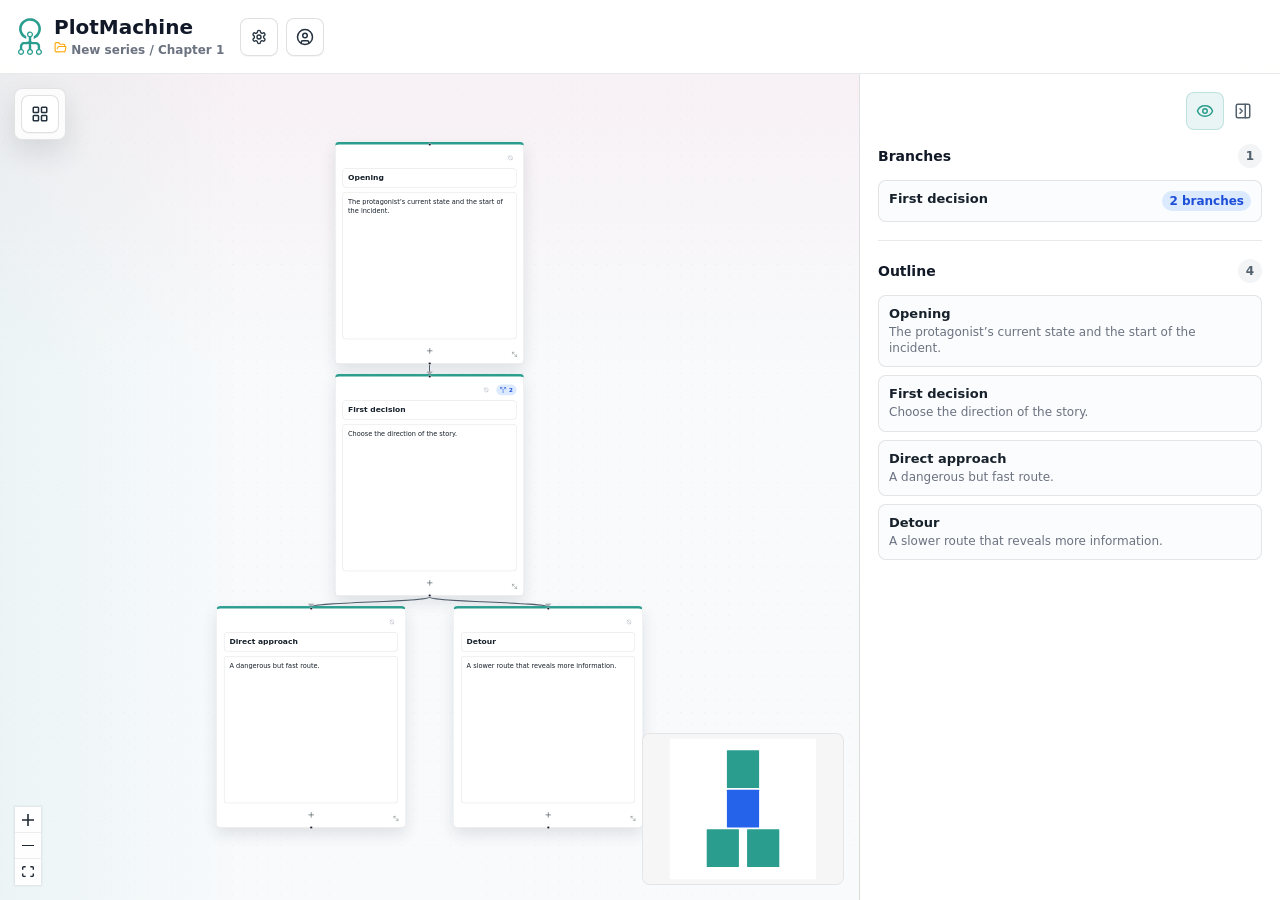
==== index.html @ 9ce2ea8c "Publish dist" ====
<!doctype html>
<html lang="ko">

<head>
  <meta charset="UTF-8" />
  <meta name="viewport" content="width=device-width, initial-scale=1.0" />
  <link rel="icon" type="image/svg+xml" href="/favicon.svg" />
  <!-- <script>(function(s){s.dataset.zone='11239242',s.src='https://n6wxm.com/vignette.min.js'})([document.documentElement, document.body].filter(Boolean).pop().appendChild(document.createElement('script')))</script> -->
  <!-- <script>(function(s){s.dataset.zone='11239977',s.src='https://al5sm.com/tag.min.js'})([document.documentElement, document.body].filter(Boolean).pop().appendChild(document.createElement('script')))</script> -->
  <script src='//img.mobon.net/js/common/HawkEyesMaker.js'></script>
  <script>
    new HawkEyes({ "type": "banner", "responsive": "Y", "platform": "W", "scriptCode": "995229", "frameCode": "74", "width": "300", "height": "250", "settings": { "cntad": "1", "cntsr": "1" } });
  </script>
  <title>PlotMachine</title>
  <script type="module" crossorigin src="/assets/index-D8ky0oFu.js"></script>
  <link rel="stylesheet" crossorigin href="/assets/index-Nr6OLrUH.css">
</head>

<body>
  <div id="root"></div>
</body>

</html>
---- assets/index-Nr6OLrUH.css ----
:root{color:#1f2933;--lightningcss-light:initial;--lightningcss-dark: ;color-scheme:light;font-synthesis:none;text-rendering:optimizelegibility;-webkit-font-smoothing:antialiased;-moz-osx-font-smoothing:grayscale;background:#f6f3ee;font-family:Inter,ui-sans-serif,system-ui,-apple-system,BlinkMacSystemFont,Segoe UI,sans-serif}:root[data-theme=dark]{color:#dce3ea;--lightningcss-light: ;--lightningcss-dark:initial;color-scheme:dark;background:#101417}*{box-sizing:border-box}html,body,#root{min-width:320px;min-height:100%;margin:0}:root[data-theme=dark] body{background:#101417}button,input,select,textarea{font:inherit}button{border:0}.app-shell{background:linear-gradient(#ffffffbd,#f6f3eeeb),#f6f3ee;grid-template-rows:auto minmax(0,1fr) auto;grid-template-columns:minmax(0,1fr) 420px;min-height:100vh;transition:grid-template-columns .18s;display:grid}.app-shell.is-right-panel-collapsed{grid-template-columns:minmax(0,1fr) 52px}.workspace{border-right:1px solid #1f29331f;grid-template-rows:minmax(0,1fr);min-width:0;min-height:0;display:grid}.topbar{-webkit-backdrop-filter:blur(14px);backdrop-filter:blur(14px);background:#ffffffdb;border-bottom:1px solid #1f29331a;grid-column:1/-1;grid-template-columns:minmax(0,1fr) minmax(180px,min(44vw,520px)) minmax(0,1fr);align-items:center;gap:16px;min-height:74px;padding:14px 18px;display:grid}.topbar-left{align-items:center;gap:16px;min-width:0;display:flex}.topbar-context{color:#263238;justify-content:center;align-items:center;gap:8px;min-width:0;padding:0 12px;font-size:13px;font-weight:850;line-height:1.2;display:flex}.topbar-context>span:not(.topbar-context-separator){text-overflow:ellipsis;white-space:nowrap;min-width:0;overflow:hidden}.topbar-context-separator{color:#9aa3ad;flex:none;font-weight:700}.topbar-right{justify-content:flex-end;align-items:center;min-width:0;display:flex}.brand{align-items:center;gap:12px;min-width:190px;display:flex}.brand>svg{color:#2a9d8f;flex:none}.brand h1{color:#111827;margin:0;font-size:20px;font-weight:800;line-height:1.1}.brand p{color:#6b7280;margin:3px 0 0;font-size:12px;font-weight:600}.topbar-actions,.file-actions{flex-wrap:wrap;justify-content:flex-end;align-items:center;gap:8px;display:flex}.manager-block{gap:8px;display:grid}.manager-actions{justify-content:flex-end;align-items:center;gap:8px;display:flex}.manager-select,.manager-input{color:#17212b;background:#fff;border:1px solid #1f293324;border-radius:8px;outline:none;width:100%;min-width:0;min-height:38px;transition:border-color .15s,box-shadow .15s}.manager-select{padding:0 36px 0 10px}.manager-input{padding:0 10px;font-size:13px;font-weight:750}.manager-select:focus,.manager-input:focus{border-color:#2a9d8fa6;box-shadow:0 0 0 3px #2a9d8f24}.tool-button,.icon-button{color:#24313f;cursor:pointer;background:#fff;border:1px solid #1f293324;border-radius:8px;justify-content:center;align-items:center;gap:7px;min-height:38px;transition:transform .15s,border-color .15s,box-shadow .15s,background .15s;display:inline-flex;box-shadow:0 1px #1f29330a}.tool-button{padding:0 12px;font-size:13px;font-weight:750}.icon-button{width:38px;padding:0}.tool-button:hover,.icon-button:hover:not(:disabled){border-color:#2a9d8f73;transform:translateY(-1px);box-shadow:0 8px 18px #1f29331a}.tool-button.primary,.icon-button.primary{color:#fff;background:#263238;border-color:#263238}.tool-button.danger{color:#fff;background:#be123c;border-color:#be123c}.icon-button:disabled{color:#a8b0b9;cursor:not-allowed;background:#f3f4f6}.graph-frame{background:linear-gradient(90deg,#2a9d8f0f,#0000 28%),linear-gradient(#ef476f0d,#0000 36%),#f8fafc;min-height:0;position:relative}.canvas-floating-actions{z-index:8;opacity:0;pointer-events:none;-webkit-backdrop-filter:blur(12px);backdrop-filter:blur(12px);background:#ffffffd1;border:1px solid #1f29331f;border-radius:8px;align-items:center;gap:8px;padding:6px;transition:opacity .15s,transform .15s;display:flex;position:absolute;top:14px;right:14px;transform:translateY(-4px);box-shadow:0 12px 28px #1f29331f}.graph-frame:hover .canvas-floating-actions,.graph-frame:focus-within .canvas-floating-actions,.canvas-layout-actions{opacity:1;pointer-events:auto;transform:translateY(0)}.canvas-layout-actions{left:14px;right:auto}.react-flow{--xy-edge-stroke:#53616f;--xy-edge-stroke-selected:#ef476f;--xy-connectionline-stroke:#2a9d8f;--xy-controls-button-background-color-default:#fff;--xy-controls-button-color-default:#263238;--xy-controls-button-border-color-default:#1f29331f;--xy-minimap-background-color-default:#ffffffdb}.scenario-node{background:#fffffff7;border:1px solid #1f293329;border-top:5px solid #2a9d8f;border-radius:8px;flex-direction:column;width:250px;min-height:176px;padding:14px 14px 48px;transition:border-color .15s,box-shadow .15s,transform .15s;display:flex;position:relative;box-shadow:0 12px 30px #1f29331f}.scenario-node.is-selected{border-color:#26323880;box-shadow:0 16px 36px #1f293333}.scenario-node.is-disabled{opacity:.45;border-top-color:#9ca3af}.sticky-note-node{background:linear-gradient(#ffffff57,#0000 46%),#f7d774;border:1px solid #7c2d1229;border-radius:7px;min-width:180px;min-height:130px;padding:16px 14px 34px;transition:border-color .15s,box-shadow .15s,transform .15s;display:flex;position:relative;transform:rotate(-1deg);box-shadow:0 14px 28px #1f293326,inset 0 -18px 24px #7c2d120d}.sticky-note-node.is-selected{border-color:#7c2d1261;transform:rotate(0);box-shadow:0 18px 34px #1f293338,0 0 0 2px #f7d77480,inset 0 -18px 24px #7c2d120d}.sticky-note-body{color:#3d2f16;resize:none;background:0 0;border:0;outline:none;flex:auto;width:100%;min-width:0;font-size:14px;font-weight:750;line-height:1.45}.sticky-note-body::placeholder,.sticky-note-resize{color:#3d2f167a}.sticky-note-resize:hover{color:#7c2d12;background:#7c2d1214;border-color:#7c2d122e}.node-toggle-disabled{color:#9ca3af;cursor:pointer;background:0 0;border:1px solid #0000;border-radius:6px;justify-content:center;align-items:center;width:24px;height:24px;transition:color .15s,background .15s,border-color .15s;display:inline-flex}.node-toggle-disabled:hover{color:#ef476f;background:#ef476f14;border-color:#ef476f38}.node-toggle-disabled.is-active{color:#ef476f;background:#ef476f1a;border-color:#ef476f38}.node-toggle-disabled.is-active:hover{color:#2a9d8f;background:#2a9d8f14;border-color:#2a9d8f38}.branch-item.is-disabled,.outline-item.is-disabled{opacity:.45}.outline-item.is-selected{cursor:pointer;background:#2a9d8f0f;border-color:#2a9d8f73}.outline-item.is-selected strong{color:#2a9d8f}.node-header{justify-content:flex-end;align-items:center;gap:8px;min-height:24px;margin-bottom:9px;display:flex}.branch-pill{color:#1d4ed8;background:#dbeafe;border-radius:999px;flex:none;align-items:center;gap:5px;min-width:0;padding:4px 7px;font-size:11px;font-weight:800;line-height:1;display:inline-flex}.node-title,.node-body{color:#17212b;background:#fff;border:1px solid #1f293321;border-radius:7px;outline:none;width:100%;transition:border-color .15s,box-shadow .15s}.node-title:focus,.node-body:focus{border-color:#2a9d8fa6;box-shadow:0 0 0 3px #2a9d8f24}.node-title{height:38px;padding:0 10px;font-size:15px;font-weight:800}.node-body{resize:none;flex:auto;min-height:84px;margin-top:9px;padding:9px 10px;font-size:13px;line-height:1.45}.node-connect-button{z-index:2;color:#263238c7;width:30px;height:30px;box-shadow:none;cursor:pointer;background:0 0;border:1px solid #0000;border-radius:999px;justify-content:center;align-items:center;transition:border-color .15s,background .15s,color .15s,box-shadow .15s,transform .15s;display:inline-flex;position:absolute;bottom:10px;left:50%;transform:translate(-50%)}.node-connect-button:hover{color:#2a9d8f;background:#2a9d8f14;border-color:#2a9d8f47;transform:translate(-50%)translateY(-1px);box-shadow:0 8px 16px #1f29331a}.node-resize-handle{z-index:3;color:#2632387a;cursor:nwse-resize;background:0 0;border:1px solid #0000;border-radius:6px;justify-content:center;align-items:center;width:24px;height:24px;padding:0;transition:border-color .15s,background .15s,color .15s;display:inline-flex;position:absolute;bottom:6px;right:6px}.node-resize-handle:hover{color:#2a9d8f;background:#2a9d8f14;border-color:#2a9d8f38}.flow-handle{background:#263238;border:2px solid #fff;width:13px;height:13px}.target-handle{top:-8px;left:50%;transform:translate(-50%)}.source-handle{bottom:-8px;left:50%;transform:translate(-50%)}.minimap{border:1px solid #1f29331f;border-radius:8px;overflow:hidden}.drawer-layer{z-index:30;justify-content:flex-end;display:flex;position:fixed;inset:0}.drawer-layer.from-left{justify-content:flex-start}.drawer-backdrop{cursor:default;background:#11182757;position:absolute;inset:0}.workspace-drawer{z-index:1;background:#fff;border-left:1px solid #1f29331f;flex-direction:column;gap:18px;width:min(860px,100vw);min-height:100vh;padding:18px;display:flex;position:relative;overflow:hidden;box-shadow:-18px 0 44px #1f29332e}.workspace-drawer.from-left{border-left:0;border-right:1px solid #1f29331f;box-shadow:18px 0 44px #1f29332e}.modal-layer{z-index:45;place-items:center;padding:18px;display:grid;position:fixed;inset:0}.modal-backdrop{cursor:default;background:#1118275c;position:absolute;inset:0}.confirm-dialog{z-index:1;background:#fff;border:1px solid #1f29331f;border-radius:6px;gap:12px;width:min(420px,100%);padding:18px;display:grid;position:relative;box-shadow:0 24px 60px #1f29333d}.confirm-dialog h2,.confirm-dialog p{margin:0}.confirm-dialog h2{color:#111827;font-size:16px;font-weight:850}.confirm-dialog p{color:#24313f;font-size:14px;font-weight:750;line-height:1.45}.confirm-dialog small{color:#7b8490;font-size:12px;font-weight:700}.modal-actions{justify-content:flex-end;gap:8px;margin-top:4px;display:flex}.drawer-header{border-bottom:1px solid #1f29331a;justify-content:space-between;align-items:center;gap:12px;padding-bottom:16px;display:flex}.drawer-header h2,.drawer-header p{margin:0}.drawer-header h2{color:#111827;font-size:16px;font-weight:850}.drawer-header p{color:#6b7280;margin-top:3px;font-size:12px;font-weight:700}.workspace-drawer__content{flex:1;grid-template-columns:minmax(0,.95fr) minmax(0,1.05fr);gap:0;min-height:0;display:grid}.workspace-drawer__pane{min-height:0;box-shadow:none;background:#f4fbf8;border:0;border-radius:0;grid-template-rows:auto minmax(0,1fr) auto;gap:12px;padding:14px;display:grid}.workspace-drawer__pane:first-child{background:0 0;border:1px solid #1f29331f}.workspace-drawer__pane>.panel-heading{border-bottom:1px solid #1f29331a;padding-bottom:10px}.workspace-drawer__list{grid-auto-rows:max-content;align-content:start;gap:0;min-height:0;margin:0 -14px;padding:0;list-style:none;display:grid;overflow:auto}.workspace-drawer__item{border-bottom:1px solid #1f293314;list-style:none}.workspace-drawer__item:last-child{border-bottom:0}.workspace-drawer__item:hover{border-bottom-color:#2a9d8f3d}.workspace-drawer__item-surface{color:#17212b;background:0 0;border:0;border-radius:0;grid-template-columns:minmax(0,1fr) auto;align-items:center;gap:8px;min-width:0;padding:0;transition:border-color .15s,background-color .15s,box-shadow .15s;display:grid}.workspace-drawer__item-surface:hover{background:0 0;border-color:#0000}.workspace-drawer__item-surface.is-active{box-shadow:none;background:#f4fbf8}.workspace-drawer__pane[data-workspace-list=series] .workspace-drawer__item.is-active{border-bottom-color:#0000}.workspace-drawer__pane[data-workspace-list=book] .workspace-drawer__item-surface.is-active{box-shadow:none;background:#f4fbf8;border:1px solid #2a9d8f94}.workspace-drawer__entry{width:100%;min-height:58px;color:inherit;cursor:pointer;text-align:left;background:0 0;border:0;border-radius:4px;align-items:center;gap:12px;padding:10px 12px;display:flex}.workspace-drawer__entry:hover{background:0 0}.workspace-drawer__entry-icon{color:#2a9d8f;background:#2a9d8f1a;border-radius:4px;flex:none;place-items:center;width:34px;height:34px;display:inline-grid}.workspace-drawer__entry-body{flex:1;gap:3px;min-width:0;display:grid}.workspace-drawer__entry-title{color:inherit;text-overflow:ellipsis;white-space:nowrap;font-size:13px;font-weight:850;overflow:hidden}.workspace-drawer__entry-sub{color:#6b7280;text-overflow:ellipsis;white-space:nowrap;font-size:12px;font-weight:700;overflow:hidden}.workspace-drawer__entry-meta{color:#53616f;background:#f3f4f6;border-radius:999px;flex:none;justify-content:center;align-items:center;min-width:26px;min-height:22px;padding:0 8px;font-size:12px;font-weight:800;display:inline-flex}.workspace-drawer__entry.is-active .workspace-drawer__entry-meta,.workspace-drawer__item-surface.is-active .workspace-drawer__entry-meta{color:#0f766e;background:#dff6ef}.workspace-drawer__entry-actions{justify-self:end;align-items:center;gap:8px;padding-right:12px;display:inline-flex}.workspace-drawer__menu-trigger{color:#53616f;width:34px;min-height:34px;box-shadow:none;background:0 0;border:0;border-radius:4px;flex:none;align-self:center}.workspace-drawer__menu-trigger.icon-button:hover:not(:disabled){box-shadow:none;color:#2a9d8f;background:#2a9d8f14;border-color:#0000;transform:none}.workspace-drawer__footer{justify-content:flex-end;display:flex}.workspace-drawer__heading-action{color:#53616f;cursor:pointer;background:#fff;border:1px solid #1f293324;border-radius:4px;place-items:center;width:32px;min-height:32px;padding:0;transition:border-color .15s,color .15s,background-color .15s,box-shadow .15s;display:inline-grid;box-shadow:0 1px #1f29330a}.workspace-drawer__heading-action:hover:not(:disabled){color:#2a9d8f;background:#2a9d8f14;border-color:#2a9d8f73;box-shadow:0 8px 18px #1f29331a}.workspace-drawer__menu{z-index:40;-webkit-backdrop-filter:blur(10px);backdrop-filter:blur(10px);background:#fffffffa;border:1px solid #1f29331f;border-radius:6px;gap:4px;min-width:192px;padding:6px;display:grid;position:fixed;box-shadow:0 18px 42px #1f29332e,0 4px 10px #1f293314}.workspace-drawer__menu-item{color:#24313f;cursor:pointer;text-align:left;background:0 0;border:0;border-radius:4px;align-items:center;gap:8px;width:100%;min-height:36px;padding:0 10px;font-size:13px;font-weight:750;display:flex}.workspace-drawer__menu-item:hover{background:#2a9d8f14}.workspace-drawer__menu-item.is-danger{color:#be123c}.workspace-drawer__menu-item.is-danger:hover{background:#be123c14}.workspace-rename-dialog{width:min(420px,100%)}.workspace-rename-dialog__field{gap:6px;display:grid}.workspace-rename-dialog__field span{color:#6b7280;font-size:12px;font-weight:800}.workspace-drawer__empty{color:#6b7280;text-align:center;background:#ffffffbf;border:1px dashed #1f293329;border-radius:6px;place-items:center;min-height:132px;padding:16px;font-size:13px;font-weight:700;display:grid}.workspace-drawer__editor{gap:8px;display:grid}.workspace-drawer__field-label{color:#6b7280;letter-spacing:.01em;font-size:12px;font-weight:800}.drawer-section{border-bottom:1px solid #1f29331a;gap:12px;padding-bottom:18px;display:grid}.theme-options{grid-template-columns:repeat(2,minmax(0,1fr));gap:8px;display:grid}.theme-option{color:#24313f;cursor:pointer;background:#fff;border:1px solid #1f293324;border-radius:8px;justify-content:center;align-items:center;gap:8px;min-width:0;min-height:42px;padding:0 10px;font-size:13px;font-weight:800;display:inline-flex}.theme-option.is-active{color:#fff;background:#263238;border-color:#263238}.side-panel{background:#fff;flex-direction:column;gap:18px;min-height:0;padding:18px;display:flex;overflow:auto}.side-panel.is-collapsed{align-items:center;gap:0;padding:18px 7px;overflow:hidden}.side-panel-toggle-row{justify-content:flex-end;margin-bottom:-4px;display:flex}.panel-toggle-button{color:#53616f;box-shadow:none;background:0 0;border-color:#0000}.panel-toggle-button:hover{color:#2a9d8f;box-shadow:none;background:#2a9d8f14;border-color:#0000}.show-disabled-toggle.is-active{color:#2a9d8f;background:#2a9d8f1a;border-color:#2a9d8f38}.panel-section{border-bottom:1px solid #1f29331a;align-content:start;gap:12px;padding-bottom:18px;display:grid}.panel-section.grow{border-bottom:0;flex:1;grid-template-rows:auto minmax(0,1fr);min-height:0}.panel-heading{justify-content:space-between;align-items:center;gap:12px;display:flex}.panel-heading h2{color:#111827;margin:0;font-size:14px;font-weight:850}.panel-heading>span,.save-state{color:#53616f;background:#f3f4f6;border-radius:999px;align-items:center;min-height:24px;padding:0 8px;font-size:12px;font-weight:800;display:inline-flex}.save-state.saved{color:#0f766e;background:#dff6ef}.save-state.error{color:#be123c;background:#ffe4e6}.hidden-input{display:none}.branch-list,.outline-list{grid-auto-rows:max-content;align-content:start;gap:8px;margin:0;padding:0;display:grid}.branch-item,.outline-item{cursor:pointer;background:#fbfcfd;border:1px solid #1f29331c;border-radius:8px;grid-template-columns:minmax(0,1fr) auto;align-items:start;gap:6px;padding:10px;display:grid}.branch-name{color:#17212b;text-overflow:ellipsis;white-space:nowrap;min-width:0;font-size:13px;font-weight:800;overflow:hidden}.branch-count{color:#1d4ed8;background:#dbeafe;border-radius:999px;flex:none;padding:3px 7px;font-size:12px;font-weight:850}.empty-state{color:#7b8490;text-align:center;border:1px dashed #1f293333;border-radius:8px;margin:0;padding:12px;font-size:13px;font-weight:700}.outline-list{list-style:none;overflow:auto}.outline-focus-button{color:#9ca3af;cursor:pointer;opacity:0;background:0 0;border:1px solid #0000;border-radius:6px;justify-content:center;align-items:center;width:26px;height:26px;transition:opacity .15s,color .15s,background .15s,border-color .15s;display:inline-flex}.outline-item:hover .outline-focus-button{opacity:1}.outline-focus-button:hover{color:#2a9d8f;background:#2a9d8f14;border-color:#2a9d8f38}.outline-item strong,.outline-item small{text-overflow:ellipsis;min-width:0;display:block;overflow:hidden}.outline-item strong{color:#17212b;white-space:nowrap;font-size:13px;font-weight:850}.outline-item small{color:#6b7280;-webkit-line-clamp:2;-webkit-box-orient:vertical;margin-top:3px;font-size:12px;line-height:1.35;display:-webkit-box}.app-shell[data-theme=dark]{background:linear-gradient(#151b1fe6,#101417f5),#101417}.app-shell[data-theme=dark] .workspace{border-right-color:#dce3ea1a}.app-shell[data-theme=dark] .topbar,.app-shell[data-theme=dark] .side-panel,.app-shell[data-theme=dark] .workspace-drawer{background:#151b1f}.app-shell[data-theme=dark] .topbar,.app-shell[data-theme=dark] .workspace-drawer,.app-shell[data-theme=dark] .drawer-header,.app-shell[data-theme=dark] .drawer-section,.app-shell[data-theme=dark] .workspace-drawer__pane,.app-shell[data-theme=dark] .panel-section{border-color:#dce3ea1a}.app-shell[data-theme=dark] .brand h1,.app-shell[data-theme=dark] .topbar-context,.app-shell[data-theme=dark] .drawer-header h2,.app-shell[data-theme=dark] .panel-heading h2,.app-shell[data-theme=dark] .outline-item strong,.app-shell[data-theme=dark] .branch-name{color:#f4f7f9}.app-shell[data-theme=dark] .brand p,.app-shell[data-theme=dark] .drawer-header p,.app-shell[data-theme=dark] .outline-item small{color:#9aa7b2}.app-shell[data-theme=dark] .workspace-drawer__pane{box-shadow:none;background:#1f282d}.app-shell[data-theme=dark] .workspace-drawer__pane:first-child{background:0 0;border:1px solid #dce3ea1a}.app-shell[data-theme=dark] .workspace-drawer__pane>.panel-heading{border-bottom-color:#dce3ea1a}.app-shell[data-theme=dark] .workspace-drawer__item{border-bottom-color:#dce3ea14}.app-shell[data-theme=dark] .workspace-drawer__item:hover{border-bottom-color:#6bd7c838}.app-shell[data-theme=dark] .workspace-drawer__item-surface{color:#dce3ea;box-shadow:none;background:0 0;border-color:#0000}.app-shell[data-theme=dark] .workspace-drawer__item-surface:hover{background:0 0;border-color:#0000}.app-shell[data-theme=dark] .workspace-drawer__item-surface.is-active{box-shadow:none;background:#1f282d}.app-shell[data-theme=dark] .workspace-drawer__pane[data-workspace-list=series] .workspace-drawer__item.is-active{border-bottom-color:#0000}.app-shell[data-theme=dark] .workspace-drawer__pane[data-workspace-list=book] .workspace-drawer__item-surface.is-active{box-shadow:none;background:#1f282d;border:1px solid #6bd7c885}.app-shell[data-theme=dark] .workspace-drawer__entry{color:#dce3ea;background:0 0}.app-shell[data-theme=dark] .workspace-drawer__entry:hover{background:0 0}.app-shell[data-theme=dark] .workspace-drawer__entry-icon{color:#6bd7c8;background:#6bd7c81a}.app-shell[data-theme=dark] .workspace-drawer__entry-sub{color:#9aa7b2}.app-shell[data-theme=dark] .workspace-drawer__entry-meta{color:#dce3ea;background:#273238}.app-shell[data-theme=dark] .workspace-drawer__item-surface.is-active .workspace-drawer__entry-meta{color:#071113;background:#6bd7c8}.app-shell[data-theme=dark] .workspace-drawer__heading-action{color:#dce3ea;box-shadow:none;background:#1f282d;border-color:#dce3ea1f}.app-shell[data-theme=dark] .workspace-drawer__heading-action:hover:not(:disabled){color:#6bd7c8;background:#6bd7c814;border-color:#6bd7c857;box-shadow:0 8px 18px #00000038}.app-shell[data-theme=dark] .workspace-drawer__empty{color:#9aa7b2;background:#1f282dad;border-color:#dce3ea1f}.app-shell[data-theme=dark] .workspace-drawer__field-label,.app-shell[data-theme=dark] .workspace-rename-dialog__field span{color:#9aa7b2}.app-shell[data-theme=dark] .workspace-drawer__menu{background:#151b1ffa;border-color:#dce3ea1f;box-shadow:0 18px 42px #0000005c,0 4px 10px #0000003d}.app-shell[data-theme=dark] .workspace-drawer__menu-item{color:#dce3ea}.app-shell[data-theme=dark] .workspace-drawer__menu-item:hover{background:#6bd7c81a}.app-shell[data-theme=dark] .workspace-drawer__menu-item.is-danger{color:#ff6f91}.app-shell[data-theme=dark] .workspace-drawer__menu-item.is-danger:hover{background:#ff6f911a}.app-shell[data-theme=dark] .workspace-drawer__menu-trigger{color:#9aa7b2;box-shadow:none;background:0 0;border:0}.app-shell[data-theme=dark] .workspace-drawer__menu-trigger.icon-button:hover:not(:disabled){box-shadow:none;color:#6bd7c8;background:#6bd7c81a;border-color:#0000;transform:none}.app-shell[data-theme=dark] .topbar-context-separator{color:#6f7d88}.app-shell[data-theme=dark] .tool-button,.app-shell[data-theme=dark] .icon-button,.app-shell[data-theme=dark] .manager-select,.app-shell[data-theme=dark] .manager-input,.app-shell[data-theme=dark] .theme-option{color:#dce3ea;box-shadow:none;background:#1f282d;border-color:#dce3ea21}.app-shell[data-theme=dark] .panel-toggle-button{color:#9aa7b2;background:0 0;border-color:#0000}.app-shell[data-theme=dark] .panel-toggle-button:hover{color:#6bd7c8;background:#6bd7c81a;border-color:#0000}.app-shell[data-theme=dark] .show-disabled-toggle.is-active{color:#6bd7c8;background:#6bd7c81f;border-color:#6bd7c838}.app-shell[data-theme=dark] .tool-button.primary,.app-shell[data-theme=dark] .icon-button.primary,.app-shell[data-theme=dark] .theme-option.is-active{color:#071113;background:#6bd7c8;border-color:#6bd7c8}.app-shell[data-theme=dark] .tool-button.danger{color:#fff4f6;background:#be123c;border-color:#be123c}.app-shell[data-theme=dark] .icon-button:disabled{color:#596875;background:#1a2227}.app-shell[data-theme=dark] .graph-frame{background:linear-gradient(90deg,#2a9d8f1f,#0000 30%),linear-gradient(#ef476f14,#0000 38%),#11181d}.app-shell[data-theme=dark] .canvas-floating-actions{background:#151b1fd6;border-color:#dce3ea1f;box-shadow:0 14px 30px #00000052}.app-shell[data-theme=dark] .react-flow{--xy-edge-stroke:#83909b;--xy-edge-stroke-selected:#ff6f91;--xy-connectionline-stroke:#6bd7c8;--xy-controls-button-background-color-default:#1f282d;--xy-controls-button-color-default:#dce3ea;--xy-controls-button-border-color-default:#dce3ea24;--xy-minimap-background-color-default:#1f282de6}.app-shell[data-theme=dark] .scenario-node{color:#dce3ea;background:#1f282dfa;border-color:#dce3ea24;box-shadow:0 14px 32px #0000005c}.app-shell[data-theme=dark] .scenario-node.is-selected{border-color:#6bd7c8a6;box-shadow:0 18px 38px #00000073}.app-shell[data-theme=dark] .sticky-note-node{color:#f7edd0;background:linear-gradient(#ffffff1a,#0000 46%),#6e5a25;border-color:#f7d7742e;box-shadow:0 16px 34px #0000006b,inset 0 -18px 24px #00000014}.app-shell[data-theme=dark] .sticky-note-node.is-selected{border-color:#f7d77475;box-shadow:0 20px 40px #0000007a,0 0 0 2px #f7d7743d,inset 0 -18px 24px #00000014}.app-shell[data-theme=dark] .sticky-note-body{color:#fff6d8}.app-shell[data-theme=dark] .sticky-note-body::placeholder{color:#fff6d87a}.app-shell[data-theme=dark] .sticky-note-resize{color:#fff6d885}.app-shell[data-theme=dark] .sticky-note-resize:hover{color:#fff6d8;background:#f7d7741f;border-color:#f7d77438}.app-shell[data-theme=dark] .panel-heading>span,.app-shell[data-theme=dark] .save-state{color:#dce3ea;background:#273238}.app-shell[data-theme=dark] .branch-pill,.app-shell[data-theme=dark] .branch-count{color:#93c5fd;background:#2563eb38}.app-shell[data-theme=dark] .node-title,.app-shell[data-theme=dark] .node-body{color:#f4f7f9;background:#151b1f;border-color:#dce3ea21}.app-shell[data-theme=dark] .node-connect-button{color:#dce3eab8;box-shadow:none;background:0 0;border-color:#0000}.app-shell[data-theme=dark] .node-connect-button:hover{color:#6bd7c8;background:#6bd7c81a;border-color:#6bd7c847;box-shadow:0 10px 20px #00000042}.app-shell[data-theme=dark] .node-resize-handle{color:#dce3ea75;background:0 0;border-color:#0000}.app-shell[data-theme=dark] .node-resize-handle:hover{color:#6bd7c8;background:#6bd7c81a;border-color:#6bd7c847}.app-shell[data-theme=dark] .scenario-node.is-disabled{border-top-color:#596875}.app-shell[data-theme=dark] .node-toggle-disabled{color:#596875}.app-shell[data-theme=dark] .node-toggle-disabled:hover{color:#ff6f91;background:#ff6f911a;border-color:#ff6f9138}.app-shell[data-theme=dark] .node-toggle-disabled.is-active{color:#ff6f91;background:#ff6f911f;border-color:#ff6f9138}.app-shell[data-theme=dark] .node-toggle-disabled.is-active:hover{color:#6bd7c8;background:#6bd7c81a;border-color:#6bd7c838}.app-shell[data-theme=dark] .node-title:focus,.app-shell[data-theme=dark] .node-body:focus,.app-shell[data-theme=dark] .manager-select:focus,.app-shell[data-theme=dark] .manager-input:focus{border-color:#6bd7c8c7;box-shadow:0 0 0 3px #6bd7c829}.app-shell[data-theme=dark] .branch-item,.app-shell[data-theme=dark] .outline-item{background:#1a2227;border-color:#dce3ea1c}.app-shell[data-theme=dark] .outline-item.is-selected{background:#6bd7c814;border-color:#6bd7c873}.app-shell[data-theme=dark] .outline-item.is-selected strong{color:#6bd7c8}.app-shell[data-theme=dark] .outline-focus-button{color:#596875}.app-shell[data-theme=dark] .outline-focus-button:hover{color:#6bd7c8;background:#6bd7c81a;border-color:#6bd7c838}.app-shell[data-theme=dark] .empty-state{color:#9aa7b2;border-color:#dce3ea2e}.app-shell[data-theme=dark] .save-state.saved{color:#87e7d7;background:#2a9d8f2e}.app-shell[data-theme=dark] .save-state.error{color:#ff9aad;background:#ef476f2e}.app-shell[data-theme=dark] .drawer-backdrop{background:#00000085}.app-shell[data-theme=dark] .modal-backdrop{background:#0000008f}.app-shell[data-theme=dark] .confirm-dialog{background:#151b1f;border-color:#dce3ea1f;box-shadow:0 24px 60px #00000070}.app-shell[data-theme=dark] .confirm-dialog h2,.app-shell[data-theme=dark] .confirm-dialog p{color:#f4f7f9}.app-shell[data-theme=dark] .confirm-dialog small{color:#9aa7b2}.app-footer{-webkit-backdrop-filter:blur(14px);backdrop-filter:blur(14px);color:#6b7280;background:#ffffffdb;border-top:1px solid #1f29331a;grid-column:1/-1;justify-content:center;align-items:center;gap:10px;min-height:90px;padding:14px 18px;font-size:14px;font-weight:700;display:flex}.app-footer-separator{color:#9aa3ad}.app-shell[data-theme=dark] .app-footer{color:#596875;background:#151b1f;border-top-color:#dce3ea1a}.app-shell[data-theme=dark] .app-footer-separator{color:#3d4a55}@media (width<=980px){.app-shell{grid-template-rows:auto minmax(620px,72vh) auto auto;grid-template-columns:1fr}.app-shell.is-right-panel-collapsed{grid-template-rows:auto minmax(620px,72vh) 52px auto;grid-template-columns:1fr}.workspace{border-bottom:1px solid #1f29331f;border-right:0}.side-panel{max-height:none}.side-panel.is-collapsed{flex-direction:row;justify-content:flex-end;align-items:center;min-height:52px;padding:7px 18px}}@media (width<=820px){.workspace-drawer{width:min(100vw,720px)}.workspace-drawer__content{grid-template-columns:1fr}}@media (hover:none){.canvas-floating-actions{opacity:1;pointer-events:auto;transform:translateY(0)}}@media (width<=680px){.topbar{grid-template-columns:1fr;align-items:flex-start}.topbar-left{flex-direction:column;align-items:flex-start}.topbar-context{justify-content:center;justify-self:stretch;max-width:100%;padding:0}.topbar-right,.topbar-actions{justify-content:flex-start}.tool-button{min-width:0}.scenario-node{width:228px}}.storage-connector-wrapper{position:relative}.account-popup-backdrop{z-index:900;cursor:default;background:0 0;border:none;position:fixed;inset:0}.account-popup{z-index:901;background:#fff;border:1px solid #1f29331a;border-radius:14px;width:300px;position:absolute;top:calc(100% + 10px);right:0;overflow:hidden;box-shadow:0 8px 32px #0000001f,0 2px 8px #0000000f}:root[data-theme=dark] .account-popup{background:#1c2127;border-color:#ffffff14;box-shadow:0 8px 32px #0006,0 2px 8px #0003}.account-popup__header{border-bottom:1px solid #1f293314;justify-content:space-between;align-items:center;padding:14px 16px 10px;display:flex}:root[data-theme=dark] .account-popup__header{border-bottom-color:#ffffff0f}.account-popup__title{color:#374151;letter-spacing:-.01em;font-size:13px;font-weight:700}:root[data-theme=dark] .account-popup__title{color:#d1d5db}.account-popup__services{margin:0;padding:8px;list-style:none}.service-item{border-radius:10px;align-items:center;gap:12px;padding:10px;transition:background .1s;display:flex}.service-item:hover{background:#1f29330a}:root[data-theme=dark] .service-item:hover{background:#ffffff0a}.service-item__icon{border-radius:9px;flex:none;justify-content:center;align-items:center;width:36px;height:36px;display:flex}.service-item__icon--onedrive{color:#fff;background:linear-gradient(135deg,#0078d4 0%,#2b88d8 100%)}.service-item__body{flex-direction:column;flex:1 1 0;gap:1px;min-width:0;display:flex}.service-item__name{color:#1f2933;white-space:nowrap;text-overflow:ellipsis;font-size:13px;font-weight:600;overflow:hidden}:root[data-theme=dark] .service-item__name{color:#e5e7eb}.service-item__sub{color:#9ca3af;white-space:nowrap;text-overflow:ellipsis;font-size:11px;font-weight:500;overflow:hidden}.service-item__sub--error{color:#ef4444}.service-item__action{flex:none;align-items:center;gap:6px;display:flex}.service-item__connected-actions{align-items:center;gap:4px;display:flex}.service-item__check{color:#22c55e}.service-item__disconnect{color:#9ca3af;cursor:pointer;background:0 0;border-radius:6px;justify-content:center;align-items:center;width:24px;height:24px;transition:background .1s,color .1s;display:flex}.service-item__disconnect:hover{color:#ef4444;background:#ef444414}.service-item__connect{color:#fff;cursor:pointer;white-space:nowrap;background:linear-gradient(135deg,#0078d4 0%,#106ebe 100%);border-radius:7px;height:28px;padding:0 12px;font-size:12px;font-weight:600;transition:opacity .1s,transform 80ms}.service-item__connect:hover{opacity:.88}.service-item__connect:active{transform:scale(.97)}@keyframes spin{to{transform:rotate(360deg)}}.spin{color:#9ca3af;animation:1s linear infinite spin}.workspace-loading-screen{isolation:isolate;--loading-bg-0:#f7f1ea;--loading-bg-1:#efe4d6;--loading-surface:#ffffffb8;--loading-surface-strong:#ffffffe6;--loading-text:#15202b;--loading-muted:#5d6675;--loading-accent:#2a9d8f;--loading-accent-2:#f0a03e;--loading-border:#1f29331f;--loading-shadow:0 30px 90px #1f293324;min-height:100vh;color:var(--loading-text);background:radial-gradient(circle at 18% 18%, #2a9d8f2e, transparent 26%), radial-gradient(circle at 82% 14%, #f0a03e33, transparent 24%), linear-gradient(160deg, var(--loading-bg-0), var(--loading-bg-1));place-items:center;padding:24px;display:grid;position:relative;overflow:hidden}.workspace-loading-screen[data-theme=dark]{--loading-bg-0:#0f172a;--loading-bg-1:#111827;--loading-surface:#0f172ab8;--loading-surface-strong:#0f172aeb;--loading-text:#e5eef7;--loading-muted:#93a3ba;--loading-accent:#38bdf8;--loading-accent-2:#fbbf24;--loading-border:#94a3b82e;--loading-shadow:0 32px 100px #0f172a7a}.workspace-loading-screen__glow{filter:blur(28px);opacity:.8;pointer-events:none;border-radius:999px;animation:10s ease-in-out infinite loadingGlow;position:absolute}.workspace-loading-screen__glow--one{background:radial-gradient(circle,#2a9d8f57,#2a9d8f00);width:280px;height:280px;top:-54px;left:-36px}.workspace-loading-screen__glow--two{background:radial-gradient(circle,#f0a03e4d,#f0a03e00);width:240px;height:240px;animation-delay:-2.4s;top:12%;right:-40px}.workspace-loading-screen__glow--three{background:radial-gradient(circle,#38bdf838,#38bdf800);width:320px;height:320px;animation-delay:-4.8s;bottom:-78px;left:50%;transform:translate(-50%)}.workspace-loading-screen__shell{z-index:1;border:1px solid var(--loading-border);background:var(--loading-surface);width:min(960px,100%);box-shadow:var(--loading-shadow);-webkit-backdrop-filter:blur(22px);border-radius:32px;padding:28px;position:relative}.workspace-loading-screen__brand{align-items:center;gap:14px;margin-bottom:28px;display:flex}.workspace-loading-screen__brand-mark{color:#fff;background:linear-gradient(135deg, var(--loading-accent), var(--loading-accent-2));border-radius:16px;flex:none;place-items:center;width:44px;height:44px;display:grid;box-shadow:0 12px 30px #2a9d8f47}.workspace-loading-screen__brand-copy{gap:4px;min-width:0;display:grid}.workspace-loading-screen__brand-name{color:var(--loading-text);letter-spacing:.16em;text-transform:uppercase;font-size:.96rem;font-weight:900}.workspace-loading-screen__brand-subtitle{color:var(--loading-muted);font-size:.84rem;font-weight:600}.workspace-loading-screen__brand-pill{border:1px solid var(--loading-border);background:var(--loading-surface-strong);color:var(--loading-text);letter-spacing:.16em;text-transform:uppercase;border-radius:999px;margin-left:auto;padding:8px 12px;font-size:.72rem;font-weight:800}.workspace-loading-screen__body{grid-template-columns:1fr;place-items:center;gap:0;display:grid}.workspace-loading-screen__graph{isolation:isolate;place-items:center;width:min(100%,900px);min-height:360px;display:grid;position:relative}.workspace-loading-screen__graph:before{content:"";background:linear-gradient(135deg,#ffffff1f,#fff0),radial-gradient(circle,#2a9d8f14,#0000 58%);border:1px solid #94a3b829;border-radius:30px;position:absolute;inset:14px}.workspace-loading-screen__graph-ring{opacity:.9;border:1px dashed #94a3b847;border-radius:50%;animation:18s linear infinite loadingOrbit;position:absolute;inset:34px}.workspace-loading-screen__graph-ring:after{content:"";border-radius:inherit;border:1px solid #94a3b81a;position:absolute;inset:-2px}.workspace-loading-screen__graph-line{background:linear-gradient(90deg,#0000,#94a3b857,#0000);height:2px;position:absolute;overflow:hidden}.workspace-loading-screen__graph-line:after{content:"";border-radius:inherit;background:linear-gradient(90deg,#0000,#ffffffe6,#0000);width:42%;animation:2s linear infinite loadingSweep;position:absolute;inset:0}.workspace-loading-screen__graph-line--left{transform-origin:0;width:34%;top:53%;left:18%;transform:rotate(-16deg)}.workspace-loading-screen__graph-line--right{transform-origin:100%;width:34%;top:53%;right:18%;transform:rotate(16deg)}.workspace-loading-screen__node{--node-transform:translateY(-50%);border:1px solid var(--loading-border);-webkit-backdrop-filter:blur(14px);width:116px;height:116px;color:var(--loading-text);text-align:center;letter-spacing:.02em;transform:var(--node-transform);background:#ffffff2e;border-radius:28px;place-items:center;gap:8px;padding:14px;font-size:.84rem;font-weight:800;animation:5.6s ease-in-out infinite loadingFloat;display:grid;position:absolute;box-shadow:0 18px 42px #0f172a1f}.workspace-loading-screen[data-theme=dark] .workspace-loading-screen__node{background:#0f172a75;box-shadow:0 18px 42px #02061747}.workspace-loading-screen__node svg{color:var(--loading-accent)}.workspace-loading-screen__node--left{--node-transform:translateY(-50%) rotate(-3deg);top:52%;left:6%}.workspace-loading-screen__node--center{background:var(--loading-surface-strong);--node-transform:translateX(-50%);width:144px;height:144px;animation-duration:6.2s;top:18%;left:50%}.workspace-loading-screen__node--center:before{content:"";border:1px solid #94a3b829;border-radius:34px;animation:2.8s ease-in-out infinite loadingPulse;position:absolute;inset:-10px}.workspace-loading-screen__node--right{--node-transform:translateY(-50%) rotate(3deg);animation-delay:.9s;top:58%;right:6%}.workspace-loading-screen__node span{z-index:1;position:relative}.workspace-loading-screen__copy{gap:14px;min-width:0;display:grid}.workspace-loading-screen__eyebrow{color:var(--loading-accent);letter-spacing:.22em;text-transform:uppercase;margin:0;font-size:.78rem;font-weight:800}.workspace-loading-screen__copy h1{color:var(--loading-text);letter-spacing:-.05em;margin:0;font-size:clamp(2rem,4vw,3.3rem);font-weight:900;line-height:.98}.workspace-loading-screen__description{max-width:44ch;color:var(--loading-muted);margin:0;font-size:1rem;line-height:1.6}.workspace-loading-screen__status{border:1px solid var(--loading-border);background:var(--loading-surface-strong);width:fit-content;color:var(--loading-text);border-radius:999px;align-items:center;gap:10px;padding:10px 14px;font-size:.92rem;font-weight:700;display:inline-flex}.workspace-loading-screen__status svg{color:var(--loading-accent)}.workspace-loading-screen__note{color:var(--loading-muted);margin:0;font-size:.88rem;line-height:1.5}@keyframes loadingGlow{0%,to{transform:translate(0)scale(1)}50%{transform:translate(18px,-10px)scale(1.08)}}@keyframes loadingOrbit{to{transform:rotate(360deg)}}@keyframes loadingSweep{0%{transform:translate(-120%)}to{transform:translate(260%)}}@keyframes loadingFloat{0%,to{transform:var(--node-transform) translateY(0)}50%{transform:var(--node-transform) translateY(-10px)}}@keyframes loadingPulse{0%,to{opacity:.3;transform:scale(.98)}50%{opacity:.8;transform:scale(1.04)}}@media (width<=900px){.workspace-loading-screen__shell{padding:22px}.workspace-loading-screen__body{grid-template-columns:1fr;gap:18px}.workspace-loading-screen__graph{min-height:290px}}@media (width<=640px){.workspace-loading-screen{padding:16px}.workspace-loading-screen__brand{flex-wrap:wrap;align-items:flex-start}.workspace-loading-screen__brand-pill{margin-left:0}.workspace-loading-screen__shell{border-radius:24px;padding:18px}.workspace-loading-screen__graph{min-height:240px}.workspace-loading-screen__node{border-radius:24px;width:96px;height:96px;font-size:.72rem}.workspace-loading-screen__node--center{width:118px;height:118px}.workspace-loading-screen__copy h1{font-size:clamp(1.8rem,8vw,2.6rem)}}@media (prefers-reduced-motion:reduce){.workspace-loading-screen__glow,.workspace-loading-screen__graph-ring,.workspace-loading-screen__graph-line:after,.workspace-loading-screen__node,.workspace-loading-screen__node--center:before{animation:none}.workspace-loading-screen__brand-pill{transition:none}}.react-flow{--xy-edge-stroke-default:#b1b1b7;--xy-edge-stroke-width-default:1;--xy-edge-stroke-selected-default:#555;--xy-connectionline-stroke-default:#b1b1b7;--xy-connectionline-stroke-width-default:1;--xy-attribution-background-color-default:#ffffff80;--xy-minimap-background-color-default:#fff;--xy-minimap-mask-background-color-default:#f0f0f099;--xy-minimap-mask-stroke-color-default:transparent;--xy-minimap-mask-stroke-width-default:1;--xy-minimap-node-background-color-default:#e2e2e2;--xy-minimap-node-stroke-color-default:transparent;--xy-minimap-node-stroke-width-default:2;--xy-background-color-default:transparent;--xy-background-pattern-dots-color-default:#91919a;--xy-background-pattern-lines-color-default:#eee;--xy-background-pattern-cross-color-default:#e2e2e2;background-color:var(--xy-background-color,var(--xy-background-color-default));--xy-node-color-default:inherit;--xy-node-border-default:1px solid #1a192b;--xy-node-background-color-default:#fff;--xy-node-group-background-color-default:#f0f0f040;--xy-node-boxshadow-hover-default:0 1px 4px 1px #00000014;--xy-node-boxshadow-selected-default:0 0 0 .5px #1a192b;--xy-node-border-radius-default:3px;--xy-handle-background-color-default:#1a192b;--xy-handle-border-color-default:#fff;--xy-selection-background-color-default:#0059dc14;--xy-selection-border-default:1px dotted #0059dccc;--xy-controls-button-background-color-default:#fefefe;--xy-controls-button-background-color-hover-default:#f4f4f4;--xy-controls-button-color-default:inherit;--xy-controls-button-color-hover-default:inherit;--xy-controls-button-border-color-default:#eee;--xy-controls-box-shadow-default:0 0 2px 1px #00000014;--xy-edge-label-background-color-default:#fff;--xy-edge-label-color-default:inherit;--xy-resize-background-color-default:#3367d9;direction:ltr}.react-flow.dark{--xy-edge-stroke-default:#3e3e3e;--xy-edge-stroke-width-default:1;--xy-edge-stroke-selected-default:#727272;--xy-connectionline-stroke-default:#b1b1b7;--xy-connectionline-stroke-width-default:1;--xy-attribution-background-color-default:#96969640;--xy-minimap-background-color-default:#141414;--xy-minimap-mask-background-color-default:#3c3c3c99;--xy-minimap-mask-stroke-color-default:transparent;--xy-minimap-mask-stroke-width-default:1;--xy-minimap-node-background-color-default:#2b2b2b;--xy-minimap-node-stroke-color-default:transparent;--xy-minimap-node-stroke-width-default:2;--xy-background-color-default:#141414;--xy-background-pattern-dots-color-default:#777;--xy-background-pattern-lines-color-default:#777;--xy-background-pattern-cross-color-default:#777;--xy-node-color-default:#f8f8f8;--xy-node-border-default:1px solid #3c3c3c;--xy-node-background-color-default:#1e1e1e;--xy-node-group-background-color-default:#f0f0f040;--xy-node-boxshadow-hover-default:0 1px 4px 1px #ffffff14;--xy-node-boxshadow-selected-default:0 0 0 .5px #999;--xy-handle-background-color-default:#bebebe;--xy-handle-border-color-default:#1e1e1e;--xy-selection-background-color-default:#c8c8dc14;--xy-selection-border-default:1px dotted #c8c8dccc;--xy-controls-button-background-color-default:#2b2b2b;--xy-controls-button-background-color-hover-default:#3e3e3e;--xy-controls-button-color-default:#f8f8f8;--xy-controls-button-color-hover-default:#fff;--xy-controls-button-border-color-default:#5b5b5b;--xy-controls-box-shadow-default:0 0 2px 1px #00000014;--xy-edge-label-background-color-default:#141414;--xy-edge-label-color-default:#f8f8f8}.react-flow__background{background-color:var(--xy-background-color-props,var(--xy-background-color,var(--xy-background-color-default)));pointer-events:none;z-index:-1}.react-flow__container{width:100%;height:100%;position:absolute;top:0;left:0}.react-flow__pane{z-index:1;touch-action:none}.react-flow__pane.draggable{cursor:grab}.react-flow__pane.dragging{cursor:grabbing}.react-flow__pane.selection{cursor:pointer}.react-flow__viewport{transform-origin:0 0;z-index:2;pointer-events:none}.react-flow__renderer{z-index:4}.react-flow__selection{z-index:6}.react-flow__nodesselection-rect:focus,.react-flow__nodesselection-rect:focus-visible{outline:none}.react-flow__edge-path{stroke:var(--xy-edge-stroke,var(--xy-edge-stroke-default));stroke-width:var(--xy-edge-stroke-width,var(--xy-edge-stroke-width-default));fill:none}.react-flow__connection-path{stroke:var(--xy-connectionline-stroke,var(--xy-connectionline-stroke-default));stroke-width:var(--xy-connectionline-stroke-width,var(--xy-connectionline-stroke-width-default));fill:none}.react-flow .react-flow__edges{position:absolute}.react-flow .react-flow__edges svg{pointer-events:none;position:absolute;overflow:visible}.react-flow__edge{pointer-events:visibleStroke}.react-flow__edge.selectable{cursor:pointer}.react-flow__edge.animated path{stroke-dasharray:5;animation:.5s linear infinite dashdraw}.react-flow__edge.animated path.react-flow__edge-interaction{stroke-dasharray:none;animation:none}.react-flow__edge.inactive{pointer-events:none}.react-flow__edge.selected,.react-flow__edge:focus,.react-flow__edge:focus-visible{outline:none}.react-flow__edge.selected .react-flow__edge-path,.react-flow__edge.selectable:focus .react-flow__edge-path,.react-flow__edge.selectable:focus-visible .react-flow__edge-path{stroke:var(--xy-edge-stroke-selected,var(--xy-edge-stroke-selected-default))}.react-flow__edge-textwrapper{pointer-events:all}.react-flow__edge .react-flow__edge-text{pointer-events:none;-webkit-user-select:none;user-select:none}.react-flow__arrowhead polyline{stroke:var(--xy-edge-stroke,var(--xy-edge-stroke-default))}.react-flow__arrowhead polyline.arrowclosed{fill:var(--xy-edge-stroke,var(--xy-edge-stroke-default))}.react-flow__connection{pointer-events:none}.react-flow__connection .animated{stroke-dasharray:5;animation:.5s linear infinite dashdraw}svg.react-flow__connectionline{z-index:1001;position:absolute;overflow:visible}.react-flow__nodes{pointer-events:none;transform-origin:0 0}.react-flow__node{-webkit-user-select:none;user-select:none;pointer-events:all;transform-origin:0 0;box-sizing:border-box;cursor:default;position:absolute}.react-flow__node.selectable{cursor:pointer}.react-flow__node.draggable{cursor:grab;pointer-events:all}.react-flow__node.draggable.dragging{cursor:grabbing}.react-flow__nodesselection{z-index:3;transform-origin:0 0;pointer-events:none}.react-flow__nodesselection-rect{pointer-events:all;cursor:grab;position:absolute}.react-flow__handle{pointer-events:none;background-color:var(--xy-handle-background-color,var(--xy-handle-background-color-default));border:1px solid var(--xy-handle-border-color,var(--xy-handle-border-color-default));border-radius:100%;width:6px;min-width:5px;height:6px;min-height:5px;position:absolute}.react-flow__handle.connectingfrom{pointer-events:all}.react-flow__handle.connectionindicator{pointer-events:all;cursor:crosshair}.react-flow__handle-bottom{top:auto;bottom:0;left:50%;transform:translate(-50%,50%)}.react-flow__handle-top{top:0;left:50%;transform:translate(-50%,-50%)}.react-flow__handle-left{top:50%;left:0;transform:translate(-50%,-50%)}.react-flow__handle-right{top:50%;right:0;transform:translate(50%,-50%)}.react-flow__edgeupdater{cursor:move;pointer-events:all}.react-flow__pane.selection .react-flow__panel{pointer-events:none}.react-flow__panel{z-index:5;margin:15px;position:absolute}.react-flow__panel.top{top:0}.react-flow__panel.bottom{bottom:0}.react-flow__panel.top.center,.react-flow__panel.bottom.center{left:50%;transform:translate(-15px)translate(-50%)}.react-flow__panel.left{left:0}.react-flow__panel.right{right:0}.react-flow__panel.left.center,.react-flow__panel.right.center{top:50%;transform:translateY(-15px)translateY(-50%)}.react-flow__attribution{background:var(--xy-attribution-background-color,var(--xy-attribution-background-color-default));margin:0;padding:2px 3px;font-size:10px}.react-flow__attribution a{color:#999;text-decoration:none}@keyframes dashdraw{0%{stroke-dashoffset:10px}}.react-flow__edgelabel-renderer{pointer-events:none;-webkit-user-select:none;user-select:none;width:100%;height:100%;position:absolute;top:0;left:0}.react-flow__viewport-portal{-webkit-user-select:none;user-select:none;width:100%;height:100%;position:absolute;top:0;left:0}.react-flow__minimap{background:var(--xy-minimap-background-color-props,var(--xy-minimap-background-color,var(--xy-minimap-background-color-default)))}.react-flow__minimap-svg{display:block}.react-flow__minimap-mask{fill:var(--xy-minimap-mask-background-color-props,var(--xy-minimap-mask-background-color,var(--xy-minimap-mask-background-color-default)));stroke:var(--xy-minimap-mask-stroke-color-props,var(--xy-minimap-mask-stroke-color,var(--xy-minimap-mask-stroke-color-default)));stroke-width:var(--xy-minimap-mask-stroke-width-props,var(--xy-minimap-mask-stroke-width,var(--xy-minimap-mask-stroke-width-default)))}.react-flow__minimap-node{fill:var(--xy-minimap-node-background-color-props,var(--xy-minimap-node-background-color,var(--xy-minimap-node-background-color-default)));stroke:var(--xy-minimap-node-stroke-color-props,var(--xy-minimap-node-stroke-color,var(--xy-minimap-node-stroke-color-default)));stroke-width:var(--xy-minimap-node-stroke-width-props,var(--xy-minimap-node-stroke-width,var(--xy-minimap-node-stroke-width-default)))}.react-flow__background-pattern.dots{fill:var(--xy-background-pattern-color-props,var(--xy-background-pattern-color,var(--xy-background-pattern-dots-color-default)))}.react-flow__background-pattern.lines{stroke:var(--xy-background-pattern-color-props,var(--xy-background-pattern-color,var(--xy-background-pattern-lines-color-default)))}.react-flow__background-pattern.cross{stroke:var(--xy-background-pattern-color-props,var(--xy-background-pattern-color,var(--xy-background-pattern-cross-color-default)))}.react-flow__controls{box-shadow:var(--xy-controls-box-shadow,var(--xy-controls-box-shadow-default));flex-direction:column;display:flex}.react-flow__controls.horizontal{flex-direction:row}.react-flow__controls-button{background:var(--xy-controls-button-background-color,var(--xy-controls-button-background-color-default));border:none;border-bottom:1px solid var(--xy-controls-button-border-color-props,var(--xy-controls-button-border-color,var(--xy-controls-button-border-color-default)));width:26px;height:26px;color:var(--xy-controls-button-color-props,var(--xy-controls-button-color,var(--xy-controls-button-color-default)));cursor:pointer;-webkit-user-select:none;user-select:none;justify-content:center;align-items:center;padding:4px;display:flex}.react-flow__controls-button svg{fill:currentColor;width:100%;max-width:12px;max-height:12px}.react-flow__edge.updating .react-flow__edge-path{stroke:#777}.react-flow__edge-text{font-size:10px}.react-flow__node.selectable:focus,.react-flow__node.selectable:focus-visible{outline:none}.react-flow__node-input,.react-flow__node-default,.react-flow__node-output,.react-flow__node-group{border-radius:var(--xy-node-border-radius,var(--xy-node-border-radius-default));width:150px;color:var(--xy-node-color,var(--xy-node-color-default));text-align:center;border:var(--xy-node-border,var(--xy-node-border-default));background-color:var(--xy-node-background-color,var(--xy-node-background-color-default));padding:10px;font-size:12px}.react-flow__node-input.selectable:hover,.react-flow__node-default.selectable:hover,.react-flow__node-output.selectable:hover,.react-flow__node-group.selectable:hover{box-shadow:var(--xy-node-boxshadow-hover,var(--xy-node-boxshadow-hover-default))}.react-flow__node-input.selectable.selected,.react-flow__node-input.selectable:focus,.react-flow__node-input.selectable:focus-visible,.react-flow__node-default.selectable.selected,.react-flow__node-default.selectable:focus,.react-flow__node-default.selectable:focus-visible,.react-flow__node-output.selectable.selected,.react-flow__node-output.selectable:focus,.react-flow__node-output.selectable:focus-visible,.react-flow__node-group.selectable.selected,.react-flow__node-group.selectable:focus,.react-flow__node-group.selectable:focus-visible{box-shadow:var(--xy-node-boxshadow-selected,var(--xy-node-boxshadow-selected-default))}.react-flow__node-group{background-color:var(--xy-node-group-background-color,var(--xy-node-group-background-color-default))}.react-flow__nodesselection-rect,.react-flow__selection{background:var(--xy-selection-background-color,var(--xy-selection-background-color-default));border:var(--xy-selection-border,var(--xy-selection-border-default))}.react-flow__nodesselection-rect:focus,.react-flow__nodesselection-rect:focus-visible,.react-flow__selection:focus,.react-flow__selection:focus-visible{outline:none}.react-flow__controls-button:hover{background:var(--xy-controls-button-background-color-hover-props,var(--xy-controls-button-background-color-hover,var(--xy-controls-button-background-color-hover-default)));color:var(--xy-controls-button-color-hover-props,var(--xy-controls-button-color-hover,var(--xy-controls-button-color-hover-default)))}.react-flow__controls-button:disabled{pointer-events:none}.react-flow__controls-button:disabled svg{fill-opacity:.4}.react-flow__controls-button:last-child{border-bottom:none}.react-flow__controls.horizontal .react-flow__controls-button{border-bottom:none;border-right:1px solid var(--xy-controls-button-border-color-props,var(--xy-controls-button-border-color,var(--xy-controls-button-border-color-default)))}.react-flow__controls.horizontal .react-flow__controls-button:last-child{border-right:none}.react-flow__resize-control{position:absolute}.react-flow__resize-control.left,.react-flow__resize-control.right{cursor:ew-resize}.react-flow__resize-control.top,.react-flow__resize-control.bottom{cursor:ns-resize}.react-flow__resize-control.top.left,.react-flow__resize-control.bottom.right{cursor:nwse-resize}.react-flow__resize-control.bottom.left,.react-flow__resize-control.top.right{cursor:nesw-resize}.react-flow__resize-control.handle{background-color:var(--xy-resize-background-color,var(--xy-resize-background-color-default));border:1px solid #fff;border-radius:1px;width:5px;height:5px;translate:-50% -50%}.react-flow__resize-control.handle.left{top:50%;left:0}.react-flow__resize-control.handle.right{top:50%;left:100%}.react-flow__resize-control.handle.top{top:0;left:50%}.react-flow__resize-control.handle.bottom{top:100%;left:50%}.react-flow__resize-control.handle.top.left,.react-flow__resize-control.handle.bottom.left{left:0}.react-flow__resize-control.handle.top.right,.react-flow__resize-control.handle.bottom.right{left:100%}.react-flow__resize-control.line{border-color:var(--xy-resize-background-color,var(--xy-resize-background-color-default));border-style:solid;border-width:0}.react-flow__resize-control.line.left,.react-flow__resize-control.line.right{width:1px;height:100%;top:0;transform:translate(-50%)}.react-flow__resize-control.line.left{border-left-width:1px;left:0}.react-flow__resize-control.line.right{border-right-width:1px;left:100%}.react-flow__resize-control.line.top,.react-flow__resize-control.line.bottom{width:100%;height:1px;left:0;transform:translateY(-50%)}.react-flow__resize-control.line.top{border-top-width:1px;top:0}.react-flow__resize-control.line.bottom{border-bottom-width:1px;top:100%}.react-flow__edge-textbg{fill:var(--xy-edge-label-background-color,var(--xy-edge-label-background-color-default))}.react-flow__edge-text{fill:var(--xy-edge-label-color,var(--xy-edge-label-color-default))}
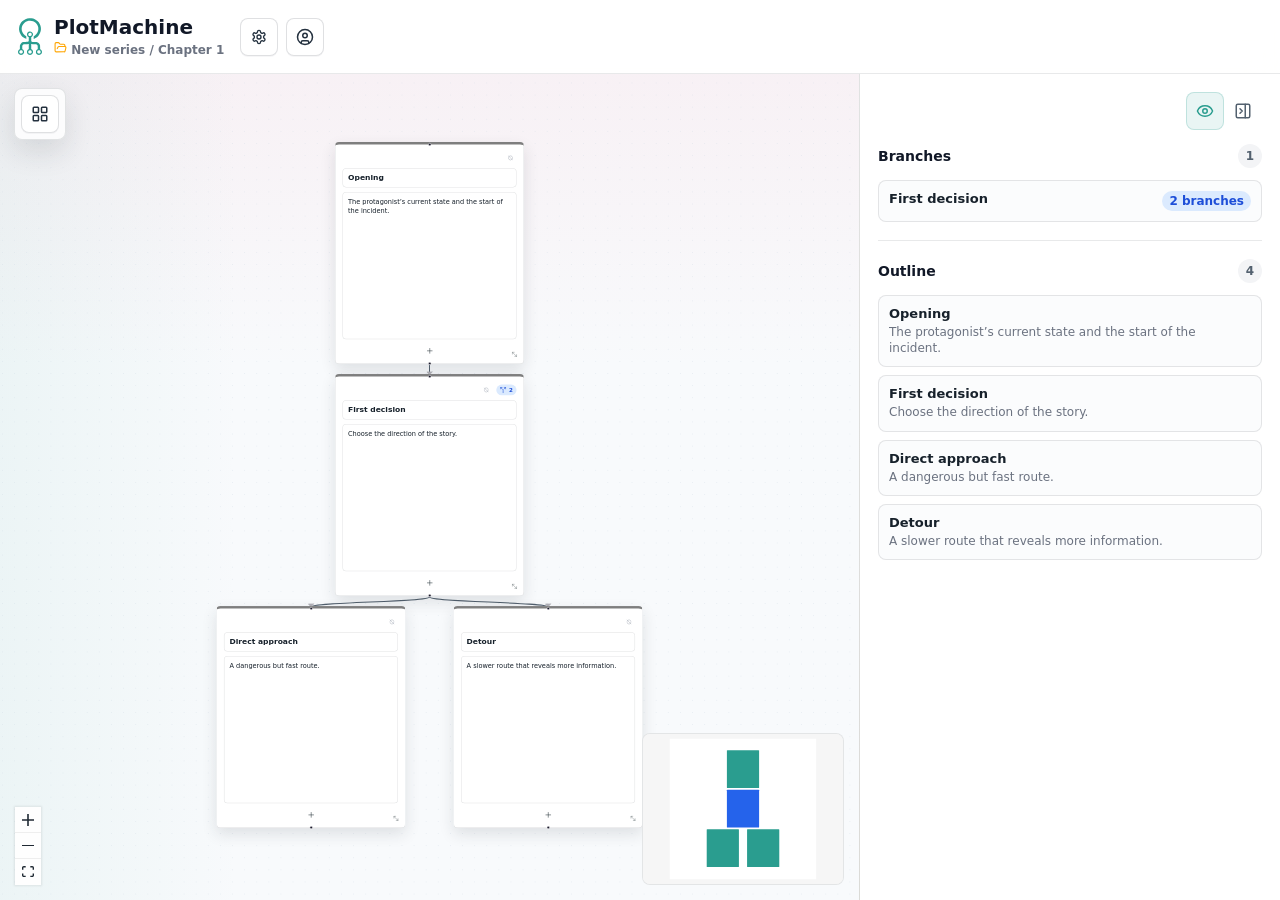
==== commit b9820fde: "Publish dist" ====
--- a/index.html
+++ b/index.html
@@ -12,8 +12,8 @@
     new HawkEyes({ "type": "banner", "responsive": "Y", "platform": "W", "scriptCode": "995229", "frameCode": "74", "width": "300", "height": "250", "settings": { "cntad": "1", "cntsr": "1" } });
   </script>
   <title>PlotMachine</title>
-  <script type="module" crossorigin src="/assets/index-D8ky0oFu.js"></script>
-  <link rel="stylesheet" crossorigin href="/assets/index-Nr6OLrUH.css">
+  <script type="module" crossorigin src="/assets/index-Cxo6Mns0.js"></script>
+  <link rel="stylesheet" crossorigin href="/assets/index-DFzmIQ8G.css">
 </head>
 
 <body>
--- a/assets/index-DFzmIQ8G.css
+++ b/assets/index-DFzmIQ8G.css
@@ -0,0 +1 @@
+:root{color:#1f2933;--lightningcss-light:initial;--lightningcss-dark: ;color-scheme:light;font-synthesis:none;text-rendering:optimizelegibility;-webkit-font-smoothing:antialiased;-moz-osx-font-smoothing:grayscale;background:#f6f3ee;font-family:Inter,ui-sans-serif,system-ui,-apple-system,BlinkMacSystemFont,Segoe UI,sans-serif}:root[data-theme=dark]{color:#dce3ea;--lightningcss-light: ;--lightningcss-dark:initial;color-scheme:dark;background:#101417}*{box-sizing:border-box}html,body,#root{min-width:320px;min-height:100%;margin:0}:root[data-theme=dark] body{background:#101417}button,input,select,textarea{font:inherit}button{border:0}.app-shell{background:linear-gradient(#ffffffbd,#f6f3eeeb),#f6f3ee;grid-template-rows:auto minmax(0,1fr) auto;grid-template-columns:minmax(0,1fr) 420px;min-height:100vh;transition:grid-template-columns .18s;display:grid}.app-shell.is-right-panel-collapsed{grid-template-columns:minmax(0,1fr) 52px}.workspace{border-right:1px solid #1f29331f;grid-template-rows:minmax(0,1fr);min-width:0;min-height:0;display:grid}.topbar{-webkit-backdrop-filter:blur(14px);backdrop-filter:blur(14px);background:#ffffffdb;border-bottom:1px solid #1f29331a;grid-column:1/-1;grid-template-columns:minmax(0,1fr) minmax(180px,min(44vw,520px)) minmax(0,1fr);align-items:center;gap:16px;min-height:74px;padding:14px 18px;display:grid}.topbar-left{align-items:center;gap:16px;min-width:0;display:flex}.topbar-context{color:#263238;justify-content:center;align-items:center;gap:8px;min-width:0;padding:0 12px;font-size:13px;font-weight:850;line-height:1.2;display:flex}.topbar-context>span:not(.topbar-context-separator){text-overflow:ellipsis;white-space:nowrap;min-width:0;overflow:hidden}.topbar-context-separator{color:#9aa3ad;flex:none;font-weight:700}.topbar-right{justify-content:flex-end;align-items:center;min-width:0;display:flex}.brand{align-items:center;gap:12px;min-width:190px;display:flex}.brand>svg{color:#2a9d8f;flex:none}.brand h1{color:#111827;margin:0;font-size:20px;font-weight:800;line-height:1.1}.brand p{color:#6b7280;margin:3px 0 0;font-size:12px;font-weight:600}.topbar-actions,.file-actions{flex-wrap:wrap;justify-content:flex-end;align-items:center;gap:8px;display:flex}.manager-block{gap:8px;display:grid}.manager-actions{justify-content:flex-end;align-items:center;gap:8px;display:flex}.manager-select,.manager-input{color:#17212b;background:#fff;border:1px solid #1f293324;border-radius:8px;outline:none;width:100%;min-width:0;min-height:38px;transition:border-color .15s,box-shadow .15s}.manager-select{padding:0 36px 0 10px}.manager-input{padding:0 10px;font-size:13px;font-weight:750}.manager-select:focus,.manager-input:focus{border-color:#2a9d8fa6;box-shadow:0 0 0 3px #2a9d8f24}.tool-button,.icon-button{color:#24313f;cursor:pointer;background:#fff;border:1px solid #1f293324;border-radius:8px;justify-content:center;align-items:center;gap:7px;min-height:38px;transition:transform .15s,border-color .15s,box-shadow .15s,background .15s;display:inline-flex;box-shadow:0 1px #1f29330a}.tool-button{padding:0 12px;font-size:13px;font-weight:750}.icon-button{width:38px;padding:0}.tool-button:hover,.icon-button:hover:not(:disabled){border-color:#2a9d8f73;transform:translateY(-1px);box-shadow:0 8px 18px #1f29331a}.tool-button.primary,.icon-button.primary{color:#fff;background:#263238;border-color:#263238}.tool-button.danger{color:#fff;background:#be123c;border-color:#be123c}.icon-button:disabled{color:#a8b0b9;cursor:not-allowed;background:#f3f4f6}.graph-frame{background:linear-gradient(90deg,#2a9d8f0f,#0000 28%),linear-gradient(#ef476f0d,#0000 36%),#f8fafc;min-height:0;position:relative}.canvas-floating-actions{z-index:8;opacity:0;pointer-events:none;-webkit-backdrop-filter:blur(12px);backdrop-filter:blur(12px);background:#ffffffd1;border:1px solid #1f29331f;border-radius:8px;align-items:center;gap:8px;padding:6px;transition:opacity .15s,transform .15s;display:flex;position:absolute;top:14px;right:14px;transform:translateY(-4px);box-shadow:0 12px 28px #1f29331f}.graph-frame:hover .canvas-floating-actions,.graph-frame:focus-within .canvas-floating-actions,.canvas-layout-actions{opacity:1;pointer-events:auto;transform:translateY(0)}.canvas-layout-actions{left:14px;right:auto}.react-flow{--xy-edge-stroke:#53616f;--xy-edge-stroke-selected:#ef476f;--xy-connectionline-stroke:#2a9d8f;--xy-controls-button-background-color-default:#fff;--xy-controls-button-color-default:#263238;--xy-controls-button-border-color-default:#1f29331f;--xy-minimap-background-color-default:#ffffffdb}.scenario-node{background:#fffffff7;border:1px solid #1f293329;border-top:5px solid #7e7e7e;border-radius:8px;flex-direction:column;width:250px;min-height:176px;padding:14px 14px 48px;transition:border-color .15s,box-shadow .15s,transform .15s;display:flex;position:relative;box-shadow:0 12px 30px #1f29331f}.scenario-node.is-selected{border-color:#2a9d8f #26323880 #26323880;border-top-style:solid;border-top-width:5px;box-shadow:0 16px 36px #1f293333}.scenario-node.is-disabled{opacity:.45;border-top-color:#9ca3af}.sticky-note-node{background:linear-gradient(#ffffff57,#0000 46%),#f7d774;border:1px solid #7c2d1229;border-radius:7px;min-width:180px;min-height:130px;padding:16px 14px 34px;transition:border-color .15s,box-shadow .15s,transform .15s;display:flex;position:relative;transform:rotate(-1deg);box-shadow:0 14px 28px #1f293326,inset 0 -18px 24px #7c2d120d}.sticky-note-node.is-selected{border-color:#7c2d1261;transform:rotate(0);box-shadow:0 18px 34px #1f293338,0 0 0 2px #f7d77480,inset 0 -18px 24px #7c2d120d}.sticky-note-body{color:#3d2f16;resize:none;background:0 0;border:0;outline:none;flex:auto;width:100%;min-width:0;font-size:14px;font-weight:750;line-height:1.45}.sticky-note-body::placeholder,.sticky-note-resize{color:#3d2f167a}.sticky-note-resize:hover{color:#7c2d12;background:#7c2d1214;border-color:#7c2d122e}.node-toggle-disabled{color:#9ca3af;cursor:pointer;background:0 0;border:1px solid #0000;border-radius:6px;justify-content:center;align-items:center;width:24px;height:24px;transition:color .15s,background .15s,border-color .15s;display:inline-flex}.node-toggle-disabled:hover{color:#ef476f;background:#ef476f14;border-color:#ef476f38}.node-toggle-disabled.is-active{color:#ef476f;background:#ef476f1a;border-color:#ef476f38}.node-toggle-disabled.is-active:hover{color:#2a9d8f;background:#2a9d8f14;border-color:#2a9d8f38}.branch-item.is-disabled,.outline-item.is-disabled{opacity:.45}.outline-item.is-selected{cursor:pointer;background:#2a9d8f0f;border-color:#2a9d8f73}.outline-item.is-selected strong{color:#2a9d8f}.node-header{justify-content:flex-end;align-items:center;gap:8px;min-height:24px;margin-bottom:9px;display:flex}.branch-pill{color:#1d4ed8;background:#dbeafe;border-radius:999px;flex:none;align-items:center;gap:5px;min-width:0;padding:4px 7px;font-size:11px;font-weight:800;line-height:1;display:inline-flex}.node-title,.node-body{color:#17212b;background:#fff;border:1px solid #1f293321;border-radius:7px;outline:none;width:100%;transition:border-color .15s,box-shadow .15s}.node-title:focus,.node-body:focus{border-color:#2a9d8fa6;box-shadow:0 0 0 3px #2a9d8f24}.node-title{height:38px;padding:0 10px;font-size:15px;font-weight:800}.node-body{resize:none;flex:auto;min-height:84px;margin-top:9px;padding:9px 10px;font-size:13px;line-height:1.45}.node-connect-button{z-index:2;color:#263238c7;width:30px;height:30px;box-shadow:none;cursor:pointer;background:0 0;border:1px solid #0000;border-radius:999px;justify-content:center;align-items:center;transition:border-color .15s,background .15s,color .15s,box-shadow .15s,transform .15s;display:inline-flex;position:absolute;bottom:10px;left:50%;transform:translate(-50%)}.node-connect-button:hover{color:#2a9d8f;background:#2a9d8f14;border-color:#2a9d8f47;transform:translate(-50%)translateY(-1px);box-shadow:0 8px 16px #1f29331a}.node-resize-handle{z-index:3;color:#2632387a;cursor:nwse-resize;background:0 0;border:1px solid #0000;border-radius:6px;justify-content:center;align-items:center;width:24px;height:24px;padding:0;transition:border-color .15s,background .15s,color .15s;display:inline-flex;position:absolute;bottom:6px;right:6px}.node-resize-handle:hover{color:#2a9d8f;background:#2a9d8f14;border-color:#2a9d8f38}.flow-handle{background:#263238;border:2px solid #fff;width:13px;height:13px}.target-handle{top:-8px;left:50%;transform:translate(-50%)}.source-handle{bottom:-8px;left:50%;transform:translate(-50%)}.minimap{border:1px solid #1f29331f;border-radius:8px;overflow:hidden}.drawer-layer{z-index:30;justify-content:flex-end;display:flex;position:fixed;inset:0}.drawer-layer.from-left{justify-content:flex-start}.drawer-backdrop{cursor:default;background:#11182757;position:absolute;inset:0}.workspace-drawer{z-index:1;background:#fff;border-left:1px solid #1f29331f;flex-direction:column;gap:18px;width:min(860px,100vw);min-height:100vh;padding:18px;display:flex;position:relative;overflow:hidden;box-shadow:-18px 0 44px #1f29332e}.workspace-drawer.from-left{border-left:0;border-right:1px solid #1f29331f;box-shadow:18px 0 44px #1f29332e}.modal-layer{z-index:45;place-items:center;padding:18px;display:grid;position:fixed;inset:0}.modal-backdrop{cursor:default;background:#1118275c;position:absolute;inset:0}.confirm-dialog{z-index:1;background:#fff;border:1px solid #1f29331f;border-radius:6px;gap:12px;width:min(420px,100%);padding:18px;display:grid;position:relative;box-shadow:0 24px 60px #1f29333d}.confirm-dialog h2,.confirm-dialog p{margin:0}.confirm-dialog h2{color:#111827;font-size:16px;font-weight:850}.confirm-dialog p{color:#24313f;font-size:14px;font-weight:750;line-height:1.45}.confirm-dialog small{color:#7b8490;font-size:12px;font-weight:700}.modal-actions{justify-content:flex-end;gap:8px;margin-top:4px;display:flex}.drawer-header{border-bottom:1px solid #1f29331a;justify-content:space-between;align-items:center;gap:12px;padding-bottom:16px;display:flex}.drawer-header h2,.drawer-header p{margin:0}.drawer-header h2{color:#111827;font-size:16px;font-weight:850}.drawer-header p{color:#6b7280;margin-top:3px;font-size:12px;font-weight:700}.workspace-drawer__content{flex:1;grid-template-columns:minmax(0,.95fr) minmax(0,1.05fr);gap:0;min-height:0;display:grid}.workspace-drawer__pane{min-height:0;box-shadow:none;background:#f4fbf8;border:0;border-radius:0;grid-template-rows:auto minmax(0,1fr) auto;gap:12px;padding:14px;display:grid}.workspace-drawer__pane:first-child{background:0 0;border:1px solid #1f29331f}.workspace-drawer__pane>.panel-heading{border-bottom:1px solid #1f29331a;padding-bottom:10px}.workspace-drawer__list{grid-auto-rows:max-content;align-content:start;gap:0;min-height:0;margin:0 -14px;padding:0;list-style:none;display:grid;overflow:auto}.workspace-drawer__item{border-bottom:1px solid #1f293314;list-style:none}.workspace-drawer__item:last-child{border-bottom:0}.workspace-drawer__item:hover{border-bottom-color:#2a9d8f3d}.workspace-drawer__item-surface{color:#17212b;background:0 0;border:0;border-radius:0;grid-template-columns:minmax(0,1fr) auto;align-items:center;gap:8px;min-width:0;padding:0;transition:border-color .15s,background-color .15s,box-shadow .15s;display:grid}.workspace-drawer__item-surface:hover{background:0 0;border-color:#0000}.workspace-drawer__item-surface.is-active{box-shadow:none;background:#f4fbf8}.workspace-drawer__pane[data-workspace-list=series] .workspace-drawer__item.is-active{border-bottom-color:#0000}.workspace-drawer__pane[data-workspace-list=book] .workspace-drawer__item-surface.is-active{box-shadow:none;background:#f4fbf8;border:1px solid #2a9d8f94}.workspace-drawer__entry{width:100%;min-height:58px;color:inherit;cursor:pointer;text-align:left;background:0 0;border:0;border-radius:4px;align-items:center;gap:12px;padding:10px 12px;display:flex}.workspace-drawer__entry:hover{background:0 0}.workspace-drawer__entry-icon{color:#2a9d8f;background:#2a9d8f1a;border-radius:4px;flex:none;place-items:center;width:34px;height:34px;display:inline-grid}.workspace-drawer__entry-body{flex:1;gap:3px;min-width:0;display:grid}.workspace-drawer__entry-title{color:inherit;text-overflow:ellipsis;white-space:nowrap;font-size:13px;font-weight:850;overflow:hidden}.workspace-drawer__entry-sub{color:#6b7280;text-overflow:ellipsis;white-space:nowrap;font-size:12px;font-weight:700;overflow:hidden}.workspace-drawer__entry-meta{color:#53616f;background:#f3f4f6;border-radius:999px;flex:none;justify-content:center;align-items:center;min-width:26px;min-height:22px;padding:0 8px;font-size:12px;font-weight:800;display:inline-flex}.workspace-drawer__entry.is-active .workspace-drawer__entry-meta,.workspace-drawer__item-surface.is-active .workspace-drawer__entry-meta{color:#0f766e;background:#dff6ef}.workspace-drawer__entry-actions{justify-self:end;align-items:center;gap:8px;padding-right:12px;display:inline-flex}.workspace-drawer__menu-trigger{color:#53616f;width:34px;min-height:34px;box-shadow:none;background:0 0;border:0;border-radius:4px;flex:none;align-self:center}.workspace-drawer__menu-trigger.icon-button:hover:not(:disabled){box-shadow:none;color:#2a9d8f;background:#2a9d8f14;border-color:#0000;transform:none}.workspace-drawer__footer{justify-content:flex-end;display:flex}.workspace-drawer__heading-action{color:#53616f;cursor:pointer;background:#fff;border:1px solid #1f293324;border-radius:4px;place-items:center;width:32px;min-height:32px;padding:0;transition:border-color .15s,color .15s,background-color .15s,box-shadow .15s;display:inline-grid;box-shadow:0 1px #1f29330a}.workspace-drawer__heading-action:hover:not(:disabled){color:#2a9d8f;background:#2a9d8f14;border-color:#2a9d8f73;box-shadow:0 8px 18px #1f29331a}.workspace-drawer__menu{z-index:40;-webkit-backdrop-filter:blur(10px);backdrop-filter:blur(10px);background:#fffffffa;border:1px solid #1f29331f;border-radius:6px;gap:4px;min-width:192px;padding:6px;display:grid;position:fixed;box-shadow:0 18px 42px #1f29332e,0 4px 10px #1f293314}.workspace-drawer__menu-item{color:#24313f;cursor:pointer;text-align:left;background:0 0;border:0;border-radius:4px;align-items:center;gap:8px;width:100%;min-height:36px;padding:0 10px;font-size:13px;font-weight:750;display:flex}.workspace-drawer__menu-item:hover{background:#2a9d8f14}.workspace-drawer__menu-item.is-danger{color:#be123c}.workspace-drawer__menu-item.is-danger:hover{background:#be123c14}.workspace-rename-dialog{width:min(420px,100%)}.workspace-rename-dialog__field{gap:6px;display:grid}.workspace-rename-dialog__field span{color:#6b7280;font-size:12px;font-weight:800}.workspace-drawer__empty{color:#6b7280;text-align:center;background:#ffffffbf;border:1px dashed #1f293329;border-radius:6px;place-items:center;min-height:132px;padding:16px;font-size:13px;font-weight:700;display:grid}.workspace-drawer__editor{gap:8px;display:grid}.workspace-drawer__field-label{color:#6b7280;letter-spacing:.01em;font-size:12px;font-weight:800}.drawer-section{border-bottom:1px solid #1f29331a;gap:12px;padding-bottom:18px;display:grid}.theme-options{grid-template-columns:repeat(2,minmax(0,1fr));gap:8px;display:grid}.theme-option{color:#24313f;cursor:pointer;background:#fff;border:1px solid #1f293324;border-radius:8px;justify-content:center;align-items:center;gap:8px;min-width:0;min-height:42px;padding:0 10px;font-size:13px;font-weight:800;display:inline-flex}.theme-option.is-active{color:#fff;background:#263238;border-color:#263238}.side-panel{background:#fff;flex-direction:column;gap:18px;min-height:0;padding:18px;display:flex;overflow:auto}.side-panel.is-collapsed{align-items:center;gap:0;padding:18px 7px;overflow:hidden}.side-panel-toggle-row{justify-content:flex-end;margin-bottom:-4px;display:flex}.panel-toggle-button{color:#53616f;box-shadow:none;background:0 0;border-color:#0000}.panel-toggle-button:hover{color:#2a9d8f;box-shadow:none;background:#2a9d8f14;border-color:#0000}.show-disabled-toggle.is-active{color:#2a9d8f;background:#2a9d8f1a;border-color:#2a9d8f38}.panel-section{border-bottom:1px solid #1f29331a;align-content:start;gap:12px;padding-bottom:18px;display:grid}.panel-section.grow{border-bottom:0;flex:1;grid-template-rows:auto minmax(0,1fr);min-height:0}.panel-heading{justify-content:space-between;align-items:center;gap:12px;display:flex}.panel-heading h2{color:#111827;margin:0;font-size:14px;font-weight:850}.panel-heading>span,.save-state{color:#53616f;background:#f3f4f6;border-radius:999px;align-items:center;min-height:24px;padding:0 8px;font-size:12px;font-weight:800;display:inline-flex}.save-state.saved{color:#0f766e;background:#dff6ef}.save-state.error{color:#be123c;background:#ffe4e6}.hidden-input{display:none}.branch-list,.outline-list{grid-auto-rows:max-content;align-content:start;gap:8px;margin:0;padding:0;display:grid}.branch-item,.outline-item{cursor:pointer;background:#fbfcfd;border:1px solid #1f29331c;border-radius:8px;grid-template-columns:minmax(0,1fr) auto;align-items:start;gap:6px;padding:10px;display:grid}.branch-name{color:#17212b;text-overflow:ellipsis;white-space:nowrap;min-width:0;font-size:13px;font-weight:800;overflow:hidden}.branch-count{color:#1d4ed8;background:#dbeafe;border-radius:999px;flex:none;padding:3px 7px;font-size:12px;font-weight:850}.empty-state{color:#7b8490;text-align:center;border:1px dashed #1f293333;border-radius:8px;margin:0;padding:12px;font-size:13px;font-weight:700}.outline-list{list-style:none;overflow:auto}.outline-focus-button{color:#9ca3af;cursor:pointer;opacity:0;background:0 0;border:1px solid #0000;border-radius:6px;justify-content:center;align-items:center;width:26px;height:26px;transition:opacity .15s,color .15s,background .15s,border-color .15s;display:inline-flex}.outline-item:hover .outline-focus-button{opacity:1}.outline-focus-button:hover{color:#2a9d8f;background:#2a9d8f14;border-color:#2a9d8f38}.outline-item strong,.outline-item small{text-overflow:ellipsis;min-width:0;display:block;overflow:hidden}.outline-item strong{color:#17212b;white-space:nowrap;font-size:13px;font-weight:850}.outline-item small{color:#6b7280;-webkit-line-clamp:2;-webkit-box-orient:vertical;margin-top:3px;font-size:12px;line-height:1.35;display:-webkit-box}.app-shell[data-theme=dark]{background:linear-gradient(#151b1fe6,#101417f5),#101417}.app-shell[data-theme=dark] .workspace{border-right-color:#dce3ea1a}.app-shell[data-theme=dark] .topbar,.app-shell[data-theme=dark] .side-panel,.app-shell[data-theme=dark] .workspace-drawer{background:#151b1f}.app-shell[data-theme=dark] .topbar,.app-shell[data-theme=dark] .workspace-drawer,.app-shell[data-theme=dark] .drawer-header,.app-shell[data-theme=dark] .drawer-section,.app-shell[data-theme=dark] .workspace-drawer__pane,.app-shell[data-theme=dark] .panel-section{border-color:#dce3ea1a}.app-shell[data-theme=dark] .brand h1,.app-shell[data-theme=dark] .topbar-context,.app-shell[data-theme=dark] .drawer-header h2,.app-shell[data-theme=dark] .panel-heading h2,.app-shell[data-theme=dark] .outline-item strong,.app-shell[data-theme=dark] .branch-name{color:#f4f7f9}.app-shell[data-theme=dark] .brand p,.app-shell[data-theme=dark] .drawer-header p,.app-shell[data-theme=dark] .outline-item small{color:#9aa7b2}.app-shell[data-theme=dark] .workspace-drawer__pane{box-shadow:none;background:#1f282d}.app-shell[data-theme=dark] .workspace-drawer__pane:first-child{background:0 0;border:1px solid #dce3ea1a}.app-shell[data-theme=dark] .workspace-drawer__pane>.panel-heading{border-bottom-color:#dce3ea1a}.app-shell[data-theme=dark] .workspace-drawer__item{border-bottom-color:#dce3ea14}.app-shell[data-theme=dark] .workspace-drawer__item:hover{border-bottom-color:#6bd7c838}.app-shell[data-theme=dark] .workspace-drawer__item-surface{color:#dce3ea;box-shadow:none;background:0 0;border-color:#0000}.app-shell[data-theme=dark] .workspace-drawer__item-surface:hover{background:0 0;border-color:#0000}.app-shell[data-theme=dark] .workspace-drawer__item-surface.is-active{box-shadow:none;background:#1f282d}.app-shell[data-theme=dark] .workspace-drawer__pane[data-workspace-list=series] .workspace-drawer__item.is-active{border-bottom-color:#0000}.app-shell[data-theme=dark] .workspace-drawer__pane[data-workspace-list=book] .workspace-drawer__item-surface.is-active{box-shadow:none;background:#1f282d;border:1px solid #6bd7c885}.app-shell[data-theme=dark] .workspace-drawer__entry{color:#dce3ea;background:0 0}.app-shell[data-theme=dark] .workspace-drawer__entry:hover{background:0 0}.app-shell[data-theme=dark] .workspace-drawer__entry-icon{color:#6bd7c8;background:#6bd7c81a}.app-shell[data-theme=dark] .workspace-drawer__entry-sub{color:#9aa7b2}.app-shell[data-theme=dark] .workspace-drawer__entry-meta{color:#dce3ea;background:#273238}.app-shell[data-theme=dark] .workspace-drawer__item-surface.is-active .workspace-drawer__entry-meta{color:#071113;background:#6bd7c8}.app-shell[data-theme=dark] .workspace-drawer__heading-action{color:#dce3ea;box-shadow:none;background:#1f282d;border-color:#dce3ea1f}.app-shell[data-theme=dark] .workspace-drawer__heading-action:hover:not(:disabled){color:#6bd7c8;background:#6bd7c814;border-color:#6bd7c857;box-shadow:0 8px 18px #00000038}.app-shell[data-theme=dark] .workspace-drawer__empty{color:#9aa7b2;background:#1f282dad;border-color:#dce3ea1f}.app-shell[data-theme=dark] .workspace-drawer__field-label,.app-shell[data-theme=dark] .workspace-rename-dialog__field span{color:#9aa7b2}.app-shell[data-theme=dark] .workspace-drawer__menu{background:#151b1ffa;border-color:#dce3ea1f;box-shadow:0 18px 42px #0000005c,0 4px 10px #0000003d}.app-shell[data-theme=dark] .workspace-drawer__menu-item{color:#dce3ea}.app-shell[data-theme=dark] .workspace-drawer__menu-item:hover{background:#6bd7c81a}.app-shell[data-theme=dark] .workspace-drawer__menu-item.is-danger{color:#ff6f91}.app-shell[data-theme=dark] .workspace-drawer__menu-item.is-danger:hover{background:#ff6f911a}.app-shell[data-theme=dark] .workspace-drawer__menu-trigger{color:#9aa7b2;box-shadow:none;background:0 0;border:0}.app-shell[data-theme=dark] .workspace-drawer__menu-trigger.icon-button:hover:not(:disabled){box-shadow:none;color:#6bd7c8;background:#6bd7c81a;border-color:#0000;transform:none}.app-shell[data-theme=dark] .topbar-context-separator{color:#6f7d88}.app-shell[data-theme=dark] .tool-button,.app-shell[data-theme=dark] .icon-button,.app-shell[data-theme=dark] .manager-select,.app-shell[data-theme=dark] .manager-input,.app-shell[data-theme=dark] .theme-option{color:#dce3ea;box-shadow:none;background:#1f282d;border-color:#dce3ea21}.app-shell[data-theme=dark] .panel-toggle-button{color:#9aa7b2;background:0 0;border-color:#0000}.app-shell[data-theme=dark] .panel-toggle-button:hover{color:#6bd7c8;background:#6bd7c81a;border-color:#0000}.app-shell[data-theme=dark] .show-disabled-toggle.is-active{color:#6bd7c8;background:#6bd7c81f;border-color:#6bd7c838}.app-shell[data-theme=dark] .tool-button.primary,.app-shell[data-theme=dark] .icon-button.primary,.app-shell[data-theme=dark] .theme-option.is-active{color:#071113;background:#6bd7c8;border-color:#6bd7c8}.app-shell[data-theme=dark] .tool-button.danger{color:#fff4f6;background:#be123c;border-color:#be123c}.app-shell[data-theme=dark] .icon-button:disabled{color:#596875;background:#1a2227}.app-shell[data-theme=dark] .graph-frame{background:linear-gradient(90deg,#2a9d8f1f,#0000 30%),linear-gradient(#ef476f14,#0000 38%),#11181d}.app-shell[data-theme=dark] .canvas-floating-actions{background:#151b1fd6;border-color:#dce3ea1f;box-shadow:0 14px 30px #00000052}.app-shell[data-theme=dark] .react-flow{--xy-edge-stroke:#83909b;--xy-edge-stroke-selected:#ff6f91;--xy-connectionline-stroke:#6bd7c8;--xy-controls-button-background-color-default:#1f282d;--xy-controls-button-color-default:#dce3ea;--xy-controls-button-border-color-default:#dce3ea24;--xy-minimap-background-color-default:#1f282de6}.app-shell[data-theme=dark] .scenario-node{color:#dce3ea;background:#1f282dfa;border-color:#dce3ea24;box-shadow:0 14px 32px #0000005c}.app-shell[data-theme=dark] .scenario-node.is-selected{border-color:#6bd7c8a6;box-shadow:0 18px 38px #00000073}.app-shell[data-theme=dark] .sticky-note-node{color:#f7edd0;background:linear-gradient(#ffffff1a,#0000 46%),#6e5a25;border-color:#f7d7742e;box-shadow:0 16px 34px #0000006b,inset 0 -18px 24px #00000014}.app-shell[data-theme=dark] .sticky-note-node.is-selected{border-color:#f7d77475;box-shadow:0 20px 40px #0000007a,0 0 0 2px #f7d7743d,inset 0 -18px 24px #00000014}.app-shell[data-theme=dark] .sticky-note-body{color:#fff6d8}.app-shell[data-theme=dark] .sticky-note-body::placeholder{color:#fff6d87a}.app-shell[data-theme=dark] .sticky-note-resize{color:#fff6d885}.app-shell[data-theme=dark] .sticky-note-resize:hover{color:#fff6d8;background:#f7d7741f;border-color:#f7d77438}.app-shell[data-theme=dark] .panel-heading>span,.app-shell[data-theme=dark] .save-state{color:#dce3ea;background:#273238}.app-shell[data-theme=dark] .branch-pill,.app-shell[data-theme=dark] .branch-count{color:#93c5fd;background:#2563eb38}.app-shell[data-theme=dark] .node-title,.app-shell[data-theme=dark] .node-body{color:#f4f7f9;background:#151b1f;border-color:#dce3ea21}.app-shell[data-theme=dark] .node-connect-button{color:#dce3eab8;box-shadow:none;background:0 0;border-color:#0000}.app-shell[data-theme=dark] .node-connect-button:hover{color:#6bd7c8;background:#6bd7c81a;border-color:#6bd7c847;box-shadow:0 10px 20px #00000042}.app-shell[data-theme=dark] .node-resize-handle{color:#dce3ea75;background:0 0;border-color:#0000}.app-shell[data-theme=dark] .node-resize-handle:hover{color:#6bd7c8;background:#6bd7c81a;border-color:#6bd7c847}.app-shell[data-theme=dark] .scenario-node.is-disabled{border-top-color:#596875}.app-shell[data-theme=dark] .node-toggle-disabled{color:#596875}.app-shell[data-theme=dark] .node-toggle-disabled:hover{color:#ff6f91;background:#ff6f911a;border-color:#ff6f9138}.app-shell[data-theme=dark] .node-toggle-disabled.is-active{color:#ff6f91;background:#ff6f911f;border-color:#ff6f9138}.app-shell[data-theme=dark] .node-toggle-disabled.is-active:hover{color:#6bd7c8;background:#6bd7c81a;border-color:#6bd7c838}.app-shell[data-theme=dark] .node-title:focus,.app-shell[data-theme=dark] .node-body:focus,.app-shell[data-theme=dark] .manager-select:focus,.app-shell[data-theme=dark] .manager-input:focus{border-color:#6bd7c8c7;box-shadow:0 0 0 3px #6bd7c829}.app-shell[data-theme=dark] .branch-item,.app-shell[data-theme=dark] .outline-item{background:#1a2227;border-color:#dce3ea1c}.app-shell[data-theme=dark] .outline-item.is-selected{background:#6bd7c814;border-color:#6bd7c873}.app-shell[data-theme=dark] .outline-item.is-selected strong{color:#6bd7c8}.app-shell[data-theme=dark] .outline-focus-button{color:#596875}.app-shell[data-theme=dark] .outline-focus-button:hover{color:#6bd7c8;background:#6bd7c81a;border-color:#6bd7c838}.app-shell[data-theme=dark] .empty-state{color:#9aa7b2;border-color:#dce3ea2e}.app-shell[data-theme=dark] .save-state.saved{color:#87e7d7;background:#2a9d8f2e}.app-shell[data-theme=dark] .save-state.error{color:#ff9aad;background:#ef476f2e}.app-shell[data-theme=dark] .drawer-backdrop{background:#00000085}.app-shell[data-theme=dark] .modal-backdrop{background:#0000008f}.app-shell[data-theme=dark] .confirm-dialog{background:#151b1f;border-color:#dce3ea1f;box-shadow:0 24px 60px #00000070}.app-shell[data-theme=dark] .confirm-dialog h2,.app-shell[data-theme=dark] .confirm-dialog p{color:#f4f7f9}.app-shell[data-theme=dark] .confirm-dialog small{color:#9aa7b2}.app-footer{-webkit-backdrop-filter:blur(14px);backdrop-filter:blur(14px);color:#6b7280;background:#ffffffdb;border-top:1px solid #1f29331a;grid-column:1/-1;justify-content:center;align-items:center;gap:10px;min-height:90px;padding:14px 18px;font-size:14px;font-weight:700;display:flex}.app-footer-separator{color:#9aa3ad}.app-shell[data-theme=dark] .app-footer{color:#596875;background:#151b1f;border-top-color:#dce3ea1a}.app-shell[data-theme=dark] .app-footer-separator{color:#3d4a55}@media (width<=980px){.app-shell{grid-template-rows:auto minmax(620px,72vh) auto auto;grid-template-columns:1fr}.app-shell.is-right-panel-collapsed{grid-template-rows:auto minmax(620px,72vh) 52px auto;grid-template-columns:1fr}.workspace{border-bottom:1px solid #1f29331f;border-right:0}.side-panel{max-height:none}.side-panel.is-collapsed{flex-direction:row;justify-content:flex-end;align-items:center;min-height:52px;padding:7px 18px}}@media (width<=820px){.workspace-drawer{width:min(100vw,720px)}.workspace-drawer__content{grid-template-columns:1fr}}@media (hover:none){.canvas-floating-actions{opacity:1;pointer-events:auto;transform:translateY(0)}}@media (width<=680px){.topbar{grid-template-columns:1fr;align-items:flex-start}.topbar-left{flex-direction:column;align-items:flex-start}.topbar-context{justify-content:center;justify-self:stretch;max-width:100%;padding:0}.topbar-right,.topbar-actions{justify-content:flex-start}.tool-button{min-width:0}.scenario-node{width:228px}}.storage-connector-wrapper{position:relative}.account-popup-backdrop{z-index:900;cursor:default;background:0 0;border:none;position:fixed;inset:0}.account-popup{z-index:901;background:#fff;border:1px solid #1f29331a;border-radius:14px;width:300px;position:absolute;top:calc(100% + 10px);right:0;overflow:hidden;box-shadow:0 8px 32px #0000001f,0 2px 8px #0000000f}:root[data-theme=dark] .account-popup{background:#1c2127;border-color:#ffffff14;box-shadow:0 8px 32px #0006,0 2px 8px #0003}.account-popup__header{border-bottom:1px solid #1f293314;justify-content:space-between;align-items:center;padding:14px 16px 10px;display:flex}:root[data-theme=dark] .account-popup__header{border-bottom-color:#ffffff0f}.account-popup__title{color:#374151;letter-spacing:-.01em;font-size:13px;font-weight:700}:root[data-theme=dark] .account-popup__title{color:#d1d5db}.account-popup__services{margin:0;padding:8px;list-style:none}.service-item{border-radius:10px;align-items:center;gap:12px;padding:10px;transition:background .1s;display:flex}.service-item:hover{background:#1f29330a}:root[data-theme=dark] .service-item:hover{background:#ffffff0a}.service-item__icon{border-radius:9px;flex:none;justify-content:center;align-items:center;width:36px;height:36px;display:flex}.service-item__icon--onedrive{color:#fff;background:linear-gradient(135deg,#0078d4 0%,#2b88d8 100%)}.service-item__body{flex-direction:column;flex:1 1 0;gap:1px;min-width:0;display:flex}.service-item__name{color:#1f2933;white-space:nowrap;text-overflow:ellipsis;font-size:13px;font-weight:600;overflow:hidden}:root[data-theme=dark] .service-item__name{color:#e5e7eb}.service-item__sub{color:#9ca3af;white-space:nowrap;text-overflow:ellipsis;font-size:11px;font-weight:500;overflow:hidden}.service-item__sub--error{color:#ef4444}.service-item__action{flex:none;align-items:center;gap:6px;display:flex}.service-item__connected-actions{align-items:center;gap:4px;display:flex}.service-item__check{color:#22c55e}.service-item__disconnect{color:#9ca3af;cursor:pointer;background:0 0;border-radius:6px;justify-content:center;align-items:center;width:24px;height:24px;transition:background .1s,color .1s;display:flex}.service-item__disconnect:hover{color:#ef4444;background:#ef444414}.service-item__connect{color:#fff;cursor:pointer;white-space:nowrap;background:linear-gradient(135deg,#0078d4 0%,#106ebe 100%);border-radius:7px;height:28px;padding:0 12px;font-size:12px;font-weight:600;transition:opacity .1s,transform 80ms}.service-item__connect:hover{opacity:.88}.service-item__connect:active{transform:scale(.97)}@keyframes spin{to{transform:rotate(360deg)}}.spin{color:#9ca3af;animation:1s linear infinite spin}.workspace-loading-screen{isolation:isolate;--loading-bg-0:#f7f1ea;--loading-bg-1:#efe4d6;--loading-surface:#ffffffb8;--loading-surface-strong:#ffffffe6;--loading-text:#15202b;--loading-muted:#5d6675;--loading-accent:#2a9d8f;--loading-accent-2:#f0a03e;--loading-border:#1f29331f;--loading-shadow:0 30px 90px #1f293324;min-height:100vh;color:var(--loading-text);background:radial-gradient(circle at 18% 18%, #2a9d8f2e, transparent 26%), radial-gradient(circle at 82% 14%, #f0a03e33, transparent 24%), linear-gradient(160deg, var(--loading-bg-0), var(--loading-bg-1));place-items:center;padding:24px;display:grid;position:relative;overflow:hidden}.workspace-loading-screen[data-theme=dark]{--loading-bg-0:#0f172a;--loading-bg-1:#111827;--loading-surface:#0f172ab8;--loading-surface-strong:#0f172aeb;--loading-text:#e5eef7;--loading-muted:#93a3ba;--loading-accent:#38bdf8;--loading-accent-2:#fbbf24;--loading-border:#94a3b82e;--loading-shadow:0 32px 100px #0f172a7a}.workspace-loading-screen__glow{filter:blur(28px);opacity:.8;pointer-events:none;border-radius:999px;animation:10s ease-in-out infinite loadingGlow;position:absolute}.workspace-loading-screen__glow--one{background:radial-gradient(circle,#2a9d8f57,#2a9d8f00);width:280px;height:280px;top:-54px;left:-36px}.workspace-loading-screen__glow--two{background:radial-gradient(circle,#f0a03e4d,#f0a03e00);width:240px;height:240px;animation-delay:-2.4s;top:12%;right:-40px}.workspace-loading-screen__glow--three{background:radial-gradient(circle,#38bdf838,#38bdf800);width:320px;height:320px;animation-delay:-4.8s;bottom:-78px;left:50%;transform:translate(-50%)}.workspace-loading-screen__shell{z-index:1;border:1px solid var(--loading-border);background:var(--loading-surface);width:min(960px,100%);box-shadow:var(--loading-shadow);-webkit-backdrop-filter:blur(22px);border-radius:32px;padding:28px;position:relative}.workspace-loading-screen__brand{align-items:center;gap:14px;margin-bottom:28px;display:flex}.workspace-loading-screen__brand-mark{color:#fff;background:linear-gradient(135deg, var(--loading-accent), var(--loading-accent-2));border-radius:16px;flex:none;place-items:center;width:44px;height:44px;display:grid;box-shadow:0 12px 30px #2a9d8f47}.workspace-loading-screen__brand-copy{gap:4px;min-width:0;display:grid}.workspace-loading-screen__brand-name{color:var(--loading-text);letter-spacing:.16em;text-transform:uppercase;font-size:.96rem;font-weight:900}.workspace-loading-screen__brand-subtitle{color:var(--loading-muted);font-size:.84rem;font-weight:600}.workspace-loading-screen__brand-pill{border:1px solid var(--loading-border);background:var(--loading-surface-strong);color:var(--loading-text);letter-spacing:.16em;text-transform:uppercase;border-radius:999px;margin-left:auto;padding:8px 12px;font-size:.72rem;font-weight:800}.workspace-loading-screen__body{grid-template-columns:1fr;place-items:center;gap:0;display:grid}.workspace-loading-screen__graph{isolation:isolate;place-items:center;width:min(100%,900px);min-height:360px;display:grid;position:relative}.workspace-loading-screen__graph:before{content:"";background:linear-gradient(135deg,#ffffff1f,#fff0),radial-gradient(circle,#2a9d8f14,#0000 58%);border:1px solid #94a3b829;border-radius:30px;position:absolute;inset:14px}.workspace-loading-screen__graph-ring{opacity:.9;border:1px dashed #94a3b847;border-radius:50%;animation:18s linear infinite loadingOrbit;position:absolute;inset:34px}.workspace-loading-screen__graph-ring:after{content:"";border-radius:inherit;border:1px solid #94a3b81a;position:absolute;inset:-2px}.workspace-loading-screen__graph-line{background:linear-gradient(90deg,#0000,#94a3b857,#0000);height:2px;position:absolute;overflow:hidden}.workspace-loading-screen__graph-line:after{content:"";border-radius:inherit;background:linear-gradient(90deg,#0000,#ffffffe6,#0000);width:42%;animation:2s linear infinite loadingSweep;position:absolute;inset:0}.workspace-loading-screen__graph-line--left{transform-origin:0;width:34%;top:53%;left:18%;transform:rotate(-16deg)}.workspace-loading-screen__graph-line--right{transform-origin:100%;width:34%;top:53%;right:18%;transform:rotate(16deg)}.workspace-loading-screen__node{--node-transform:translateY(-50%);border:1px solid var(--loading-border);-webkit-backdrop-filter:blur(14px);width:116px;height:116px;color:var(--loading-text);text-align:center;letter-spacing:.02em;transform:var(--node-transform);background:#ffffff2e;border-radius:28px;place-items:center;gap:8px;padding:14px;font-size:.84rem;font-weight:800;animation:5.6s ease-in-out infinite loadingFloat;display:grid;position:absolute;box-shadow:0 18px 42px #0f172a1f}.workspace-loading-screen[data-theme=dark] .workspace-loading-screen__node{background:#0f172a75;box-shadow:0 18px 42px #02061747}.workspace-loading-screen__node svg{color:var(--loading-accent)}.workspace-loading-screen__node--left{--node-transform:translateY(-50%) rotate(-3deg);top:52%;left:6%}.workspace-loading-screen__node--center{background:var(--loading-surface-strong);--node-transform:translateX(-50%);width:144px;height:144px;animation-duration:6.2s;top:18%;left:50%}.workspace-loading-screen__node--center:before{content:"";border:1px solid #94a3b829;border-radius:34px;animation:2.8s ease-in-out infinite loadingPulse;position:absolute;inset:-10px}.workspace-loading-screen__node--right{--node-transform:translateY(-50%) rotate(3deg);animation-delay:.9s;top:58%;right:6%}.workspace-loading-screen__node span{z-index:1;position:relative}.workspace-loading-screen__copy{gap:14px;min-width:0;display:grid}.workspace-loading-screen__eyebrow{color:var(--loading-accent);letter-spacing:.22em;text-transform:uppercase;margin:0;font-size:.78rem;font-weight:800}.workspace-loading-screen__copy h1{color:var(--loading-text);letter-spacing:-.05em;margin:0;font-size:clamp(2rem,4vw,3.3rem);font-weight:900;line-height:.98}.workspace-loading-screen__description{max-width:44ch;color:var(--loading-muted);margin:0;font-size:1rem;line-height:1.6}.workspace-loading-screen__status{border:1px solid var(--loading-border);background:var(--loading-surface-strong);width:fit-content;color:var(--loading-text);border-radius:999px;align-items:center;gap:10px;padding:10px 14px;font-size:.92rem;font-weight:700;display:inline-flex}.workspace-loading-screen__status svg{color:var(--loading-accent)}.workspace-loading-screen__note{color:var(--loading-muted);margin:0;font-size:.88rem;line-height:1.5}@keyframes loadingGlow{0%,to{transform:translate(0)scale(1)}50%{transform:translate(18px,-10px)scale(1.08)}}@keyframes loadingOrbit{to{transform:rotate(360deg)}}@keyframes loadingSweep{0%{transform:translate(-120%)}to{transform:translate(260%)}}@keyframes loadingFloat{0%,to{transform:var(--node-transform) translateY(0)}50%{transform:var(--node-transform) translateY(-10px)}}@keyframes loadingPulse{0%,to{opacity:.3;transform:scale(.98)}50%{opacity:.8;transform:scale(1.04)}}@media (width<=900px){.workspace-loading-screen__shell{padding:22px}.workspace-loading-screen__body{grid-template-columns:1fr;gap:18px}.workspace-loading-screen__graph{min-height:290px}}@media (width<=640px){.workspace-loading-screen{padding:16px}.workspace-loading-screen__brand{flex-wrap:wrap;align-items:flex-start}.workspace-loading-screen__brand-pill{margin-left:0}.workspace-loading-screen__shell{border-radius:24px;padding:18px}.workspace-loading-screen__graph{min-height:240px}.workspace-loading-screen__node{border-radius:24px;width:96px;height:96px;font-size:.72rem}.workspace-loading-screen__node--center{width:118px;height:118px}.workspace-loading-screen__copy h1{font-size:clamp(1.8rem,8vw,2.6rem)}}@media (prefers-reduced-motion:reduce){.workspace-loading-screen__glow,.workspace-loading-screen__graph-ring,.workspace-loading-screen__graph-line:after,.workspace-loading-screen__node,.workspace-loading-screen__node--center:before{animation:none}.workspace-loading-screen__brand-pill{transition:none}}.react-flow{--xy-edge-stroke-default:#b1b1b7;--xy-edge-stroke-width-default:1;--xy-edge-stroke-selected-default:#555;--xy-connectionline-stroke-default:#b1b1b7;--xy-connectionline-stroke-width-default:1;--xy-attribution-background-color-default:#ffffff80;--xy-minimap-background-color-default:#fff;--xy-minimap-mask-background-color-default:#f0f0f099;--xy-minimap-mask-stroke-color-default:transparent;--xy-minimap-mask-stroke-width-default:1;--xy-minimap-node-background-color-default:#e2e2e2;--xy-minimap-node-stroke-color-default:transparent;--xy-minimap-node-stroke-width-default:2;--xy-background-color-default:transparent;--xy-background-pattern-dots-color-default:#91919a;--xy-background-pattern-lines-color-default:#eee;--xy-background-pattern-cross-color-default:#e2e2e2;background-color:var(--xy-background-color,var(--xy-background-color-default));--xy-node-color-default:inherit;--xy-node-border-default:1px solid #1a192b;--xy-node-background-color-default:#fff;--xy-node-group-background-color-default:#f0f0f040;--xy-node-boxshadow-hover-default:0 1px 4px 1px #00000014;--xy-node-boxshadow-selected-default:0 0 0 .5px #1a192b;--xy-node-border-radius-default:3px;--xy-handle-background-color-default:#1a192b;--xy-handle-border-color-default:#fff;--xy-selection-background-color-default:#0059dc14;--xy-selection-border-default:1px dotted #0059dccc;--xy-controls-button-background-color-default:#fefefe;--xy-controls-button-background-color-hover-default:#f4f4f4;--xy-controls-button-color-default:inherit;--xy-controls-button-color-hover-default:inherit;--xy-controls-button-border-color-default:#eee;--xy-controls-box-shadow-default:0 0 2px 1px #00000014;--xy-edge-label-background-color-default:#fff;--xy-edge-label-color-default:inherit;--xy-resize-background-color-default:#3367d9;direction:ltr}.react-flow.dark{--xy-edge-stroke-default:#3e3e3e;--xy-edge-stroke-width-default:1;--xy-edge-stroke-selected-default:#727272;--xy-connectionline-stroke-default:#b1b1b7;--xy-connectionline-stroke-width-default:1;--xy-attribution-background-color-default:#96969640;--xy-minimap-background-color-default:#141414;--xy-minimap-mask-background-color-default:#3c3c3c99;--xy-minimap-mask-stroke-color-default:transparent;--xy-minimap-mask-stroke-width-default:1;--xy-minimap-node-background-color-default:#2b2b2b;--xy-minimap-node-stroke-color-default:transparent;--xy-minimap-node-stroke-width-default:2;--xy-background-color-default:#141414;--xy-background-pattern-dots-color-default:#777;--xy-background-pattern-lines-color-default:#777;--xy-background-pattern-cross-color-default:#777;--xy-node-color-default:#f8f8f8;--xy-node-border-default:1px solid #3c3c3c;--xy-node-background-color-default:#1e1e1e;--xy-node-group-background-color-default:#f0f0f040;--xy-node-boxshadow-hover-default:0 1px 4px 1px #ffffff14;--xy-node-boxshadow-selected-default:0 0 0 .5px #999;--xy-handle-background-color-default:#bebebe;--xy-handle-border-color-default:#1e1e1e;--xy-selection-background-color-default:#c8c8dc14;--xy-selection-border-default:1px dotted #c8c8dccc;--xy-controls-button-background-color-default:#2b2b2b;--xy-controls-button-background-color-hover-default:#3e3e3e;--xy-controls-button-color-default:#f8f8f8;--xy-controls-button-color-hover-default:#fff;--xy-controls-button-border-color-default:#5b5b5b;--xy-controls-box-shadow-default:0 0 2px 1px #00000014;--xy-edge-label-background-color-default:#141414;--xy-edge-label-color-default:#f8f8f8}.react-flow__background{background-color:var(--xy-background-color-props,var(--xy-background-color,var(--xy-background-color-default)));pointer-events:none;z-index:-1}.react-flow__container{width:100%;height:100%;position:absolute;top:0;left:0}.react-flow__pane{z-index:1;touch-action:none}.react-flow__pane.draggable{cursor:grab}.react-flow__pane.dragging{cursor:grabbing}.react-flow__pane.selection{cursor:pointer}.react-flow__viewport{transform-origin:0 0;z-index:2;pointer-events:none}.react-flow__renderer{z-index:4}.react-flow__selection{z-index:6}.react-flow__nodesselection-rect:focus,.react-flow__nodesselection-rect:focus-visible{outline:none}.react-flow__edge-path{stroke:var(--xy-edge-stroke,var(--xy-edge-stroke-default));stroke-width:var(--xy-edge-stroke-width,var(--xy-edge-stroke-width-default));fill:none}.react-flow__connection-path{stroke:var(--xy-connectionline-stroke,var(--xy-connectionline-stroke-default));stroke-width:var(--xy-connectionline-stroke-width,var(--xy-connectionline-stroke-width-default));fill:none}.react-flow .react-flow__edges{position:absolute}.react-flow .react-flow__edges svg{pointer-events:none;position:absolute;overflow:visible}.react-flow__edge{pointer-events:visibleStroke}.react-flow__edge.selectable{cursor:pointer}.react-flow__edge.animated path{stroke-dasharray:5;animation:.5s linear infinite dashdraw}.react-flow__edge.animated path.react-flow__edge-interaction{stroke-dasharray:none;animation:none}.react-flow__edge.inactive{pointer-events:none}.react-flow__edge.selected,.react-flow__edge:focus,.react-flow__edge:focus-visible{outline:none}.react-flow__edge.selected .react-flow__edge-path,.react-flow__edge.selectable:focus .react-flow__edge-path,.react-flow__edge.selectable:focus-visible .react-flow__edge-path{stroke:var(--xy-edge-stroke-selected,var(--xy-edge-stroke-selected-default))}.react-flow__edge-textwrapper{pointer-events:all}.react-flow__edge .react-flow__edge-text{pointer-events:none;-webkit-user-select:none;user-select:none}.react-flow__arrowhead polyline{stroke:var(--xy-edge-stroke,var(--xy-edge-stroke-default))}.react-flow__arrowhead polyline.arrowclosed{fill:var(--xy-edge-stroke,var(--xy-edge-stroke-default))}.react-flow__connection{pointer-events:none}.react-flow__connection .animated{stroke-dasharray:5;animation:.5s linear infinite dashdraw}svg.react-flow__connectionline{z-index:1001;position:absolute;overflow:visible}.react-flow__nodes{pointer-events:none;transform-origin:0 0}.react-flow__node{-webkit-user-select:none;user-select:none;pointer-events:all;transform-origin:0 0;box-sizing:border-box;cursor:default;position:absolute}.react-flow__node.selectable{cursor:pointer}.react-flow__node.draggable{cursor:grab;pointer-events:all}.react-flow__node.draggable.dragging{cursor:grabbing}.react-flow__nodesselection{z-index:3;transform-origin:0 0;pointer-events:none}.react-flow__nodesselection-rect{pointer-events:all;cursor:grab;position:absolute}.react-flow__handle{pointer-events:none;background-color:var(--xy-handle-background-color,var(--xy-handle-background-color-default));border:1px solid var(--xy-handle-border-color,var(--xy-handle-border-color-default));border-radius:100%;width:6px;min-width:5px;height:6px;min-height:5px;position:absolute}.react-flow__handle.connectingfrom{pointer-events:all}.react-flow__handle.connectionindicator{pointer-events:all;cursor:crosshair}.react-flow__handle-bottom{top:auto;bottom:0;left:50%;transform:translate(-50%,50%)}.react-flow__handle-top{top:0;left:50%;transform:translate(-50%,-50%)}.react-flow__handle-left{top:50%;left:0;transform:translate(-50%,-50%)}.react-flow__handle-right{top:50%;right:0;transform:translate(50%,-50%)}.react-flow__edgeupdater{cursor:move;pointer-events:all}.react-flow__pane.selection .react-flow__panel{pointer-events:none}.react-flow__panel{z-index:5;margin:15px;position:absolute}.react-flow__panel.top{top:0}.react-flow__panel.bottom{bottom:0}.react-flow__panel.top.center,.react-flow__panel.bottom.center{left:50%;transform:translate(-15px)translate(-50%)}.react-flow__panel.left{left:0}.react-flow__panel.right{right:0}.react-flow__panel.left.center,.react-flow__panel.right.center{top:50%;transform:translateY(-15px)translateY(-50%)}.react-flow__attribution{background:var(--xy-attribution-background-color,var(--xy-attribution-background-color-default));margin:0;padding:2px 3px;font-size:10px}.react-flow__attribution a{color:#999;text-decoration:none}@keyframes dashdraw{0%{stroke-dashoffset:10px}}.react-flow__edgelabel-renderer{pointer-events:none;-webkit-user-select:none;user-select:none;width:100%;height:100%;position:absolute;top:0;left:0}.react-flow__viewport-portal{-webkit-user-select:none;user-select:none;width:100%;height:100%;position:absolute;top:0;left:0}.react-flow__minimap{background:var(--xy-minimap-background-color-props,var(--xy-minimap-background-color,var(--xy-minimap-background-color-default)))}.react-flow__minimap-svg{display:block}.react-flow__minimap-mask{fill:var(--xy-minimap-mask-background-color-props,var(--xy-minimap-mask-background-color,var(--xy-minimap-mask-background-color-default)));stroke:var(--xy-minimap-mask-stroke-color-props,var(--xy-minimap-mask-stroke-color,var(--xy-minimap-mask-stroke-color-default)));stroke-width:var(--xy-minimap-mask-stroke-width-props,var(--xy-minimap-mask-stroke-width,var(--xy-minimap-mask-stroke-width-default)))}.react-flow__minimap-node{fill:var(--xy-minimap-node-background-color-props,var(--xy-minimap-node-background-color,var(--xy-minimap-node-background-color-default)));stroke:var(--xy-minimap-node-stroke-color-props,var(--xy-minimap-node-stroke-color,var(--xy-minimap-node-stroke-color-default)));stroke-width:var(--xy-minimap-node-stroke-width-props,var(--xy-minimap-node-stroke-width,var(--xy-minimap-node-stroke-width-default)))}.react-flow__background-pattern.dots{fill:var(--xy-background-pattern-color-props,var(--xy-background-pattern-color,var(--xy-background-pattern-dots-color-default)))}.react-flow__background-pattern.lines{stroke:var(--xy-background-pattern-color-props,var(--xy-background-pattern-color,var(--xy-background-pattern-lines-color-default)))}.react-flow__background-pattern.cross{stroke:var(--xy-background-pattern-color-props,var(--xy-background-pattern-color,var(--xy-background-pattern-cross-color-default)))}.react-flow__controls{box-shadow:var(--xy-controls-box-shadow,var(--xy-controls-box-shadow-default));flex-direction:column;display:flex}.react-flow__controls.horizontal{flex-direction:row}.react-flow__controls-button{background:var(--xy-controls-button-background-color,var(--xy-controls-button-background-color-default));border:none;border-bottom:1px solid var(--xy-controls-button-border-color-props,var(--xy-controls-button-border-color,var(--xy-controls-button-border-color-default)));width:26px;height:26px;color:var(--xy-controls-button-color-props,var(--xy-controls-button-color,var(--xy-controls-button-color-default)));cursor:pointer;-webkit-user-select:none;user-select:none;justify-content:center;align-items:center;padding:4px;display:flex}.react-flow__controls-button svg{fill:currentColor;width:100%;max-width:12px;max-height:12px}.react-flow__edge.updating .react-flow__edge-path{stroke:#777}.react-flow__edge-text{font-size:10px}.react-flow__node.selectable:focus,.react-flow__node.selectable:focus-visible{outline:none}.react-flow__node-input,.react-flow__node-default,.react-flow__node-output,.react-flow__node-group{border-radius:var(--xy-node-border-radius,var(--xy-node-border-radius-default));width:150px;color:var(--xy-node-color,var(--xy-node-color-default));text-align:center;border:var(--xy-node-border,var(--xy-node-border-default));background-color:var(--xy-node-background-color,var(--xy-node-background-color-default));padding:10px;font-size:12px}.react-flow__node-input.selectable:hover,.react-flow__node-default.selectable:hover,.react-flow__node-output.selectable:hover,.react-flow__node-group.selectable:hover{box-shadow:var(--xy-node-boxshadow-hover,var(--xy-node-boxshadow-hover-default))}.react-flow__node-input.selectable.selected,.react-flow__node-input.selectable:focus,.react-flow__node-input.selectable:focus-visible,.react-flow__node-default.selectable.selected,.react-flow__node-default.selectable:focus,.react-flow__node-default.selectable:focus-visible,.react-flow__node-output.selectable.selected,.react-flow__node-output.selectable:focus,.react-flow__node-output.selectable:focus-visible,.react-flow__node-group.selectable.selected,.react-flow__node-group.selectable:focus,.react-flow__node-group.selectable:focus-visible{box-shadow:var(--xy-node-boxshadow-selected,var(--xy-node-boxshadow-selected-default))}.react-flow__node-group{background-color:var(--xy-node-group-background-color,var(--xy-node-group-background-color-default))}.react-flow__nodesselection-rect,.react-flow__selection{background:var(--xy-selection-background-color,var(--xy-selection-background-color-default));border:var(--xy-selection-border,var(--xy-selection-border-default))}.react-flow__nodesselection-rect:focus,.react-flow__nodesselection-rect:focus-visible,.react-flow__selection:focus,.react-flow__selection:focus-visible{outline:none}.react-flow__controls-button:hover{background:var(--xy-controls-button-background-color-hover-props,var(--xy-controls-button-background-color-hover,var(--xy-controls-button-background-color-hover-default)));color:var(--xy-controls-button-color-hover-props,var(--xy-controls-button-color-hover,var(--xy-controls-button-color-hover-default)))}.react-flow__controls-button:disabled{pointer-events:none}.react-flow__controls-button:disabled svg{fill-opacity:.4}.react-flow__controls-button:last-child{border-bottom:none}.react-flow__controls.horizontal .react-flow__controls-button{border-bottom:none;border-right:1px solid var(--xy-controls-button-border-color-props,var(--xy-controls-button-border-color,var(--xy-controls-button-border-color-default)))}.react-flow__controls.horizontal .react-flow__controls-button:last-child{border-right:none}.react-flow__resize-control{position:absolute}.react-flow__resize-control.left,.react-flow__resize-control.right{cursor:ew-resize}.react-flow__resize-control.top,.react-flow__resize-control.bottom{cursor:ns-resize}.react-flow__resize-control.top.left,.react-flow__resize-control.bottom.right{cursor:nwse-resize}.react-flow__resize-control.bottom.left,.react-flow__resize-control.top.right{cursor:nesw-resize}.react-flow__resize-control.handle{background-color:var(--xy-resize-background-color,var(--xy-resize-background-color-default));border:1px solid #fff;border-radius:1px;width:5px;height:5px;translate:-50% -50%}.react-flow__resize-control.handle.left{top:50%;left:0}.react-flow__resize-control.handle.right{top:50%;left:100%}.react-flow__resize-control.handle.top{top:0;left:50%}.react-flow__resize-control.handle.bottom{top:100%;left:50%}.react-flow__resize-control.handle.top.left,.react-flow__resize-control.handle.bottom.left{left:0}.react-flow__resize-control.handle.top.right,.react-flow__resize-control.handle.bottom.right{left:100%}.react-flow__resize-control.line{border-color:var(--xy-resize-background-color,var(--xy-resize-background-color-default));border-style:solid;border-width:0}.react-flow__resize-control.line.left,.react-flow__resize-control.line.right{width:1px;height:100%;top:0;transform:translate(-50%)}.react-flow__resize-control.line.left{border-left-width:1px;left:0}.react-flow__resize-control.line.right{border-right-width:1px;left:100%}.react-flow__resize-control.line.top,.react-flow__resize-control.line.bottom{width:100%;height:1px;left:0;transform:translateY(-50%)}.react-flow__resize-control.line.top{border-top-width:1px;top:0}.react-flow__resize-control.line.bottom{border-bottom-width:1px;top:100%}.react-flow__edge-textbg{fill:var(--xy-edge-label-background-color,var(--xy-edge-label-background-color-default))}.react-flow__edge-text{fill:var(--xy-edge-label-color,var(--xy-edge-label-color-default))}
